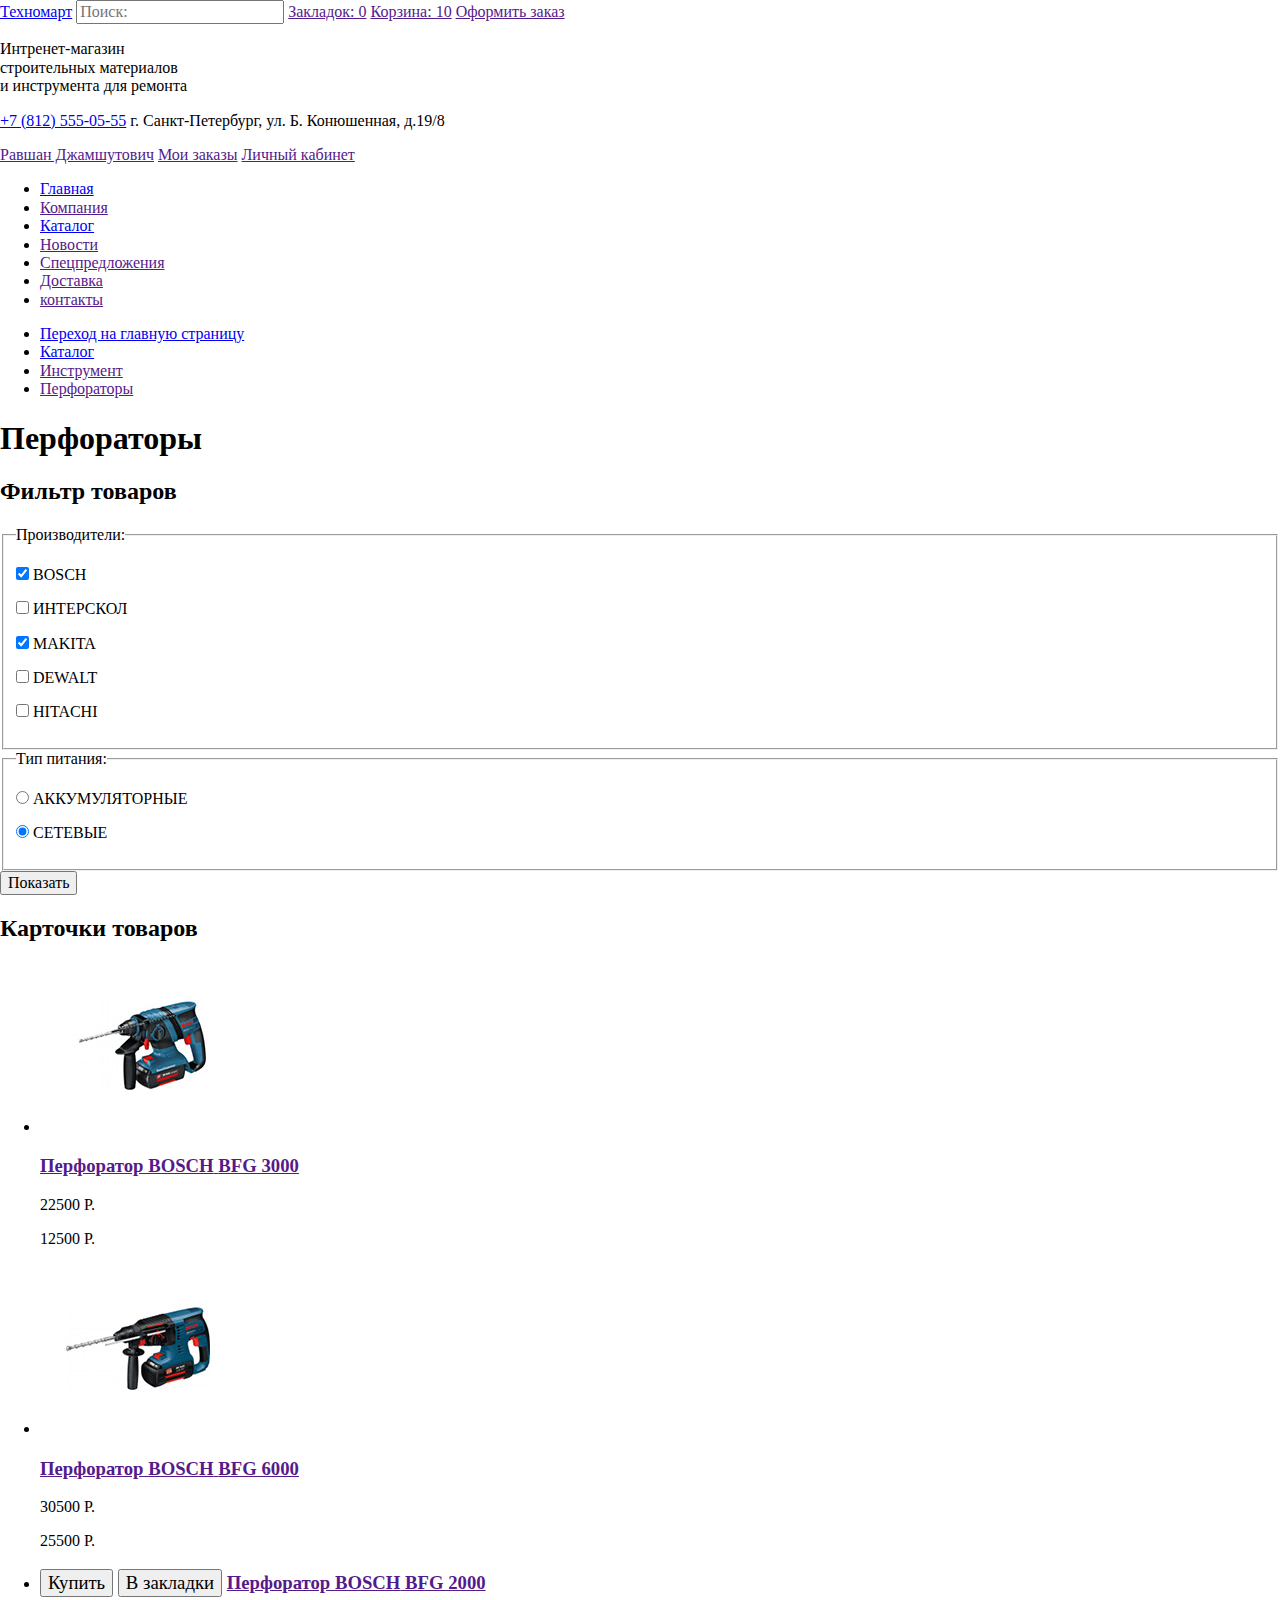
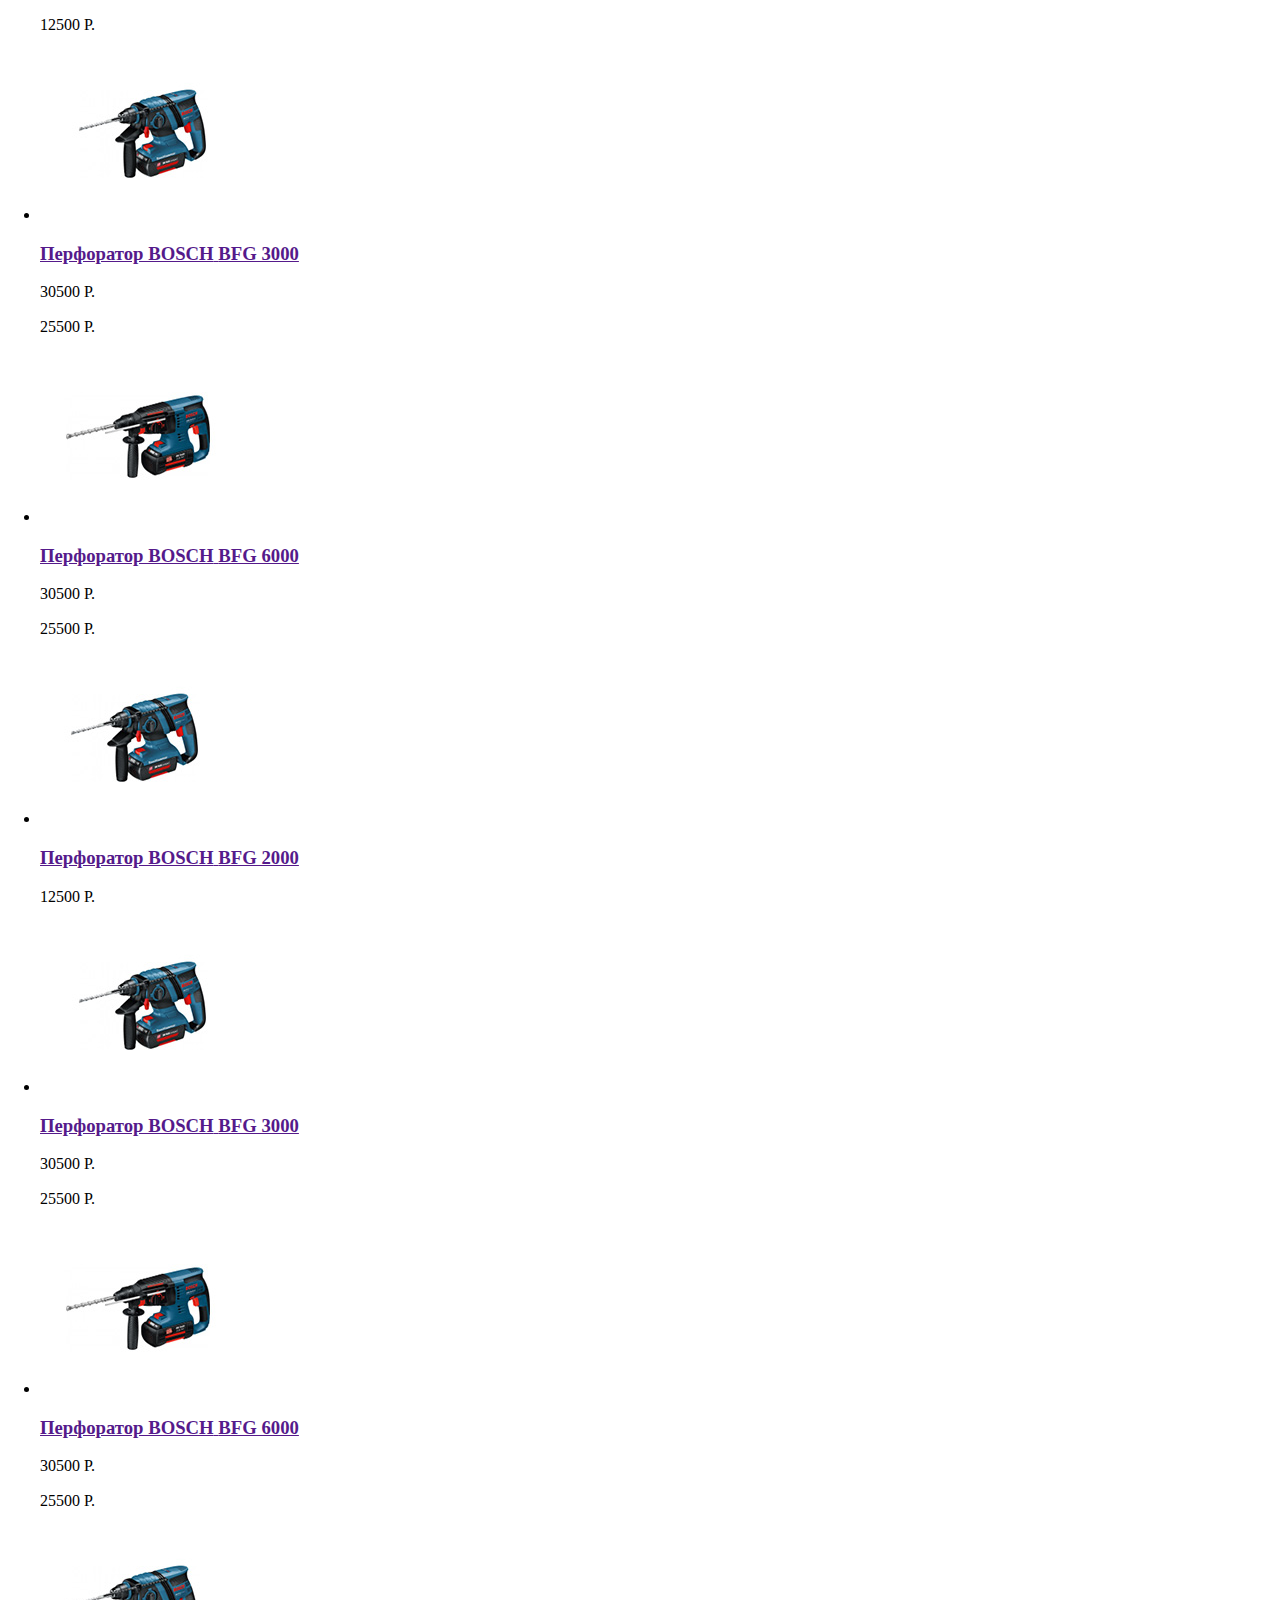
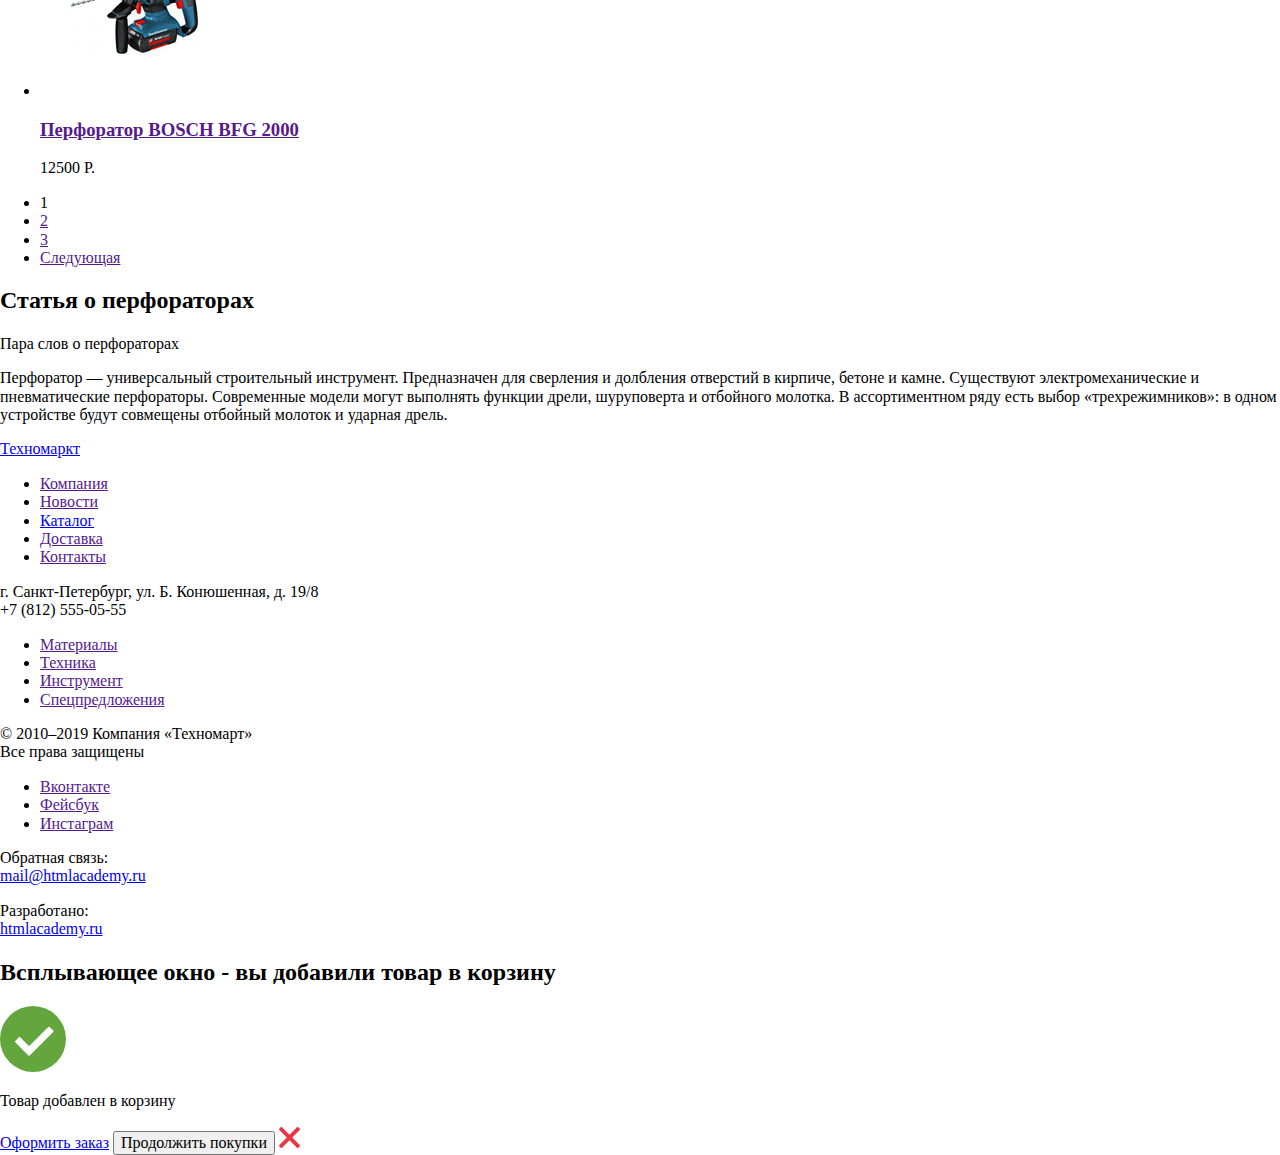
==== catalog.html @ 492685a0 "Добавляет модальные окна и формы" ====
<!DOCTYPE html>
<html lang="ru">

<head>
  <meta charset="utf-8">
  <title>HTML Academy: Техномарт</title>
  <link rel="stylesheet" href="css/normalize.css">
  <link rel="stylesheet" href="css/style.css">
</head>

<body>
  <!-- Заголовок -->
  <header>
    <div>
      <a href="index.html">Техномарт</a>
      <input type="search" placeholder="Поиск:">
      <a href="">Закладок: 0</a>
      <a href="">Корзина: 10</a>
      <a href="">Оформить заказ</a>
    </div>

    <div>
      <p>
        Интренет-магазин<br>
        строительных материалов<br>
        и инструмента для ремонта
      </p>
      <p>
        <a href="tel:+7(812)555-05-55">+7 (812) 555-05-55</a>
        г. Санкт-Петербург, ул. Б. Конюшенная, д.19/8
      </p>
      <a href="">Равшан Джамшутович</a>
      <a href="">Мои заказы</a>
      <a href="">Личный кабинет</a>
    </div>

    <nav>
      <ul>
        <li><a href="index.html">Главная</a></li>
        <li><a href="">Компания</a></li>
        <li><a href="catalog.html">Каталог</a></li>
        <li><a href="">Новости</a></li>
        <li><a href="">Спецпредложения</a></li>
        <li><a href="">Доставка</a></li>
        <li><a href="">контакты</a></li>
      </ul>
    </nav>
  </header>

  <!-- Основное содержимое -->
  <main>
    <!-- Хлебные крошки -->
    <section>
      <ul>
        <li><a href="index.html">Переход на главную страницу</a></li>
        <li><a href="catalog.html">Каталог</a></li>
        <li><a href="">Инструмент</a></li>
        <li><a href="">Перфораторы</a></li>
      </ul>
    </section>

    <section>
      <h1>Перфораторы</h1>

      <h2 class="visually-hidden">Фильтр товаров</h2>
      <form action="https://echo.htmlacademy.ru" method="GET">
        <fieldset>
          <legend>Производители:</legend>
          <p>
            <input type="checkbox" name="BOSCH" class="visually-hidden" id="filter-bosch" checked>
            <span class="checkbox-icon"></span>
            <label for="filter-bosch">BOSCH</label>
          </p>
          <p>
            <input type="checkbox" name="ИНТЕРСКОЛ" class="visually-hidden" id ="filter-interskol">
            <span class="checkbox-icon"></span>
            <label for="filter-interskol">ИНТЕРСКОЛ</label>
          </p>
          <p>
            <input type="checkbox" name="MAKITA" class="visually-hidden"  id="filter-makita" checked>
            <span class="checkbox-icon"></span>
            <label for="filter-makita">MAKITA</label>
          </p>
          <p>
            <input type="checkbox" name="DEWALT" class="visually-hidden" id ="filter-dewalt">
            <span class="checkbox-icon"></span>
            <label for="filter-dewalt">DEWALT</label>
          </p>
          <p>
            <input type="checkbox" name="HITACHI" class="visually-hidden" id="filter-hitachi">
            <span class="checkbox-icon"></span>
            <label for="filter-hitachi">HITACHI</label>
          </p>
        </fieldset>
        <fieldset>
          <legend>Тип питания:</legend>
          <p>
            <input type="radio" name="power" class="visually-hidden" value="battery-type" id="filter-battery">
            <span class="radio-icon"></span>
            <label for="filter-battery">АККУМУЛЯТОРНЫЕ</label>
          </p>
          <p>
            <input type="radio" name="power" class="visually-hidden" value="power0type" id="filter-power" checked>
            <span class="radio-icon"></span>
            <label for="filter-power">СЕТЕВЫЕ</label>
          </p>
        </fieldset>
        <button type="submit">Показать</button>
      </form>

      <!-- Блок с карточками товаров -->
      <h2 class="visually-hidden">Карточки товаров</h2>
      <ul>
        <li>
          <p><img src="img/bfg3000.jpg" alt="Перфоратор BOSCH BFG3000"></p>
          <h3>
            <a href="">
              <span>Перфоратор BOSCH</span>
              <span>BFG 3000</span>
            </a>
          </h3>
          <p>22500 Р.</p>
          <p>12500 Р.</p>

        </li>
        <li>
          <p><img src="img/bfg6000.jpg" alt="Перфоратор BOSCH BFG6000"></p>
          <h3>
            <a href="">
              <span>Перфоратор BOSCH</span>
              <span>BFG 6000</span>
            </a>
          </h3>
          <p>30500 Р.</p>
          <p>25500 Р.</p>
        </li>
        <li>
          <h3>
            <button type="button">Купить</button>
            <button type="button">В закладки</button>
            <a href="">
              <span>Перфоратор BOSCH</span>
              <span>BFG 2000</span>
            </a>
          </h3>
          <p>12500 Р.</p>

        </li>
        <li>
          <p><img src="img/bfg3000.jpg" alt="Перфоратор BOSCH BFG3000"></p>
          <h3>
            <a href="">
              <span>Перфоратор BOSCH</span>
              <span>BFG 3000</span>
            </a>
          </h3>
          <p>30500 Р.</p>
          <p>25500 Р.</p>
        </li>
        <li>
          <p><img src="img/bfg6000.jpg" alt="Перфоратор BOSCH BFG6000"></p>
          <h3>
            <a href="">
              <span>Перфоратор BOSCH</span>
              <span>BFG 6000</span>
            </a>
          </h3>
          <p>30500 Р.</p>
          <p>25500 Р.</p>
        </li>
        <li>
          <p><img src="img/bfg2000.jpg" alt="Перфоратор BOSCH BFG2000"></p>
          <h3>
            <a href="">
              <span>Перфоратор BOSCH</span>
              <span>BFG 2000</span>
            </a>
          </h3>
          <p>12500 Р.</p>
        </li>
        <li>
          <p><img src="img/bfg3000.jpg" alt="Перфоратор BOSCH BFG3000"></p>
          <h3>
            <a href="">
              <span>Перфоратор BOSCH</span>
              <span>BFG 3000</span>
            </a>
          </h3>
          <p>30500 Р.</p>
          <p>25500 Р.</p>
        </li>
        <li>
          <p><img src="img/bfg6000.jpg" alt="Перфоратор BOSCH BFG6000"></p>
          <h3>
            <a href="">
              <span>Перфоратор BOSCH</span>
              <span>BFG 6000</span>
            </a>
          </h3>
          <p>30500 Р.</p>
          <p>25500 Р.</p>
        </li>
        <li>
          <p><img src="img/bfg2000.jpg" alt="Перфоратор BOSCH BFG2000"></p>
          <h3>
            <a href="">
              <span>Перфоратор BOSCH</span>
              <span>BFG 2000</span>
            </a>
          </h3>
          <p>12500 Р.</p>
        </li>
      </ul>

      <!-- Пагинация -->
      <ul>
        <li><a>1</a></li>
        <li><a href="">2</a></li>
        <li><a href="">3</a></li>
        <li><a href="">Следующая</a></li>
      </ul>
    </section>

    <!-- Блок с инфой о перфораторах -->
    <article>
      <h2 visually-hidden>Статья о перфораторах</h2>
      <p>Пара слов о перфораторах</p>
      <p>Перфоратор — универсальный строительный инструмент. Предназначен для сверления и долбления отверстий в кирпиче,
        бетоне и камне.
        Существуют электромеханические и пневматические перфораторы. Современные модели могут выполнять функции дрели,
        шуруповерта и отбойного молотка. В ассортиментном ряду есть выбор «трехрежимников»: в одном устройстве будут
        совмещены отбойный молоток и ударная дрель.</p>
    </article>
  </main>

  <!-- Футер -->
  <footer>
    <div>
      <a href="index.html">Техномаркт</a>
      <ul>
        <li><a href="">Компания</a></li>
        <li><a href="">Новости</a></li>
        <li><a href="catalog.html">Каталог</a></li>
        <li><a href="">Доставка</a></li>
        <li><a href="">Контакты</a></li>
      </ul>
    </div>

    <div>
      <p>
        г. Санкт-Петербург, ул. Б. Конюшенная, д. 19/8 <br>
        +7 (812) 555-05-55
      </p>
      <ul>
        <li><a href="">Материалы</a></li>
        <li><a href="">Техника</a></li>
        <li><a href="">Инструмент</a></li>
        <li><a href="">Спецпредложения</a></li>
      </ul>
    </div>

    <div>
      <p>© 2010–2019 Компания «Техномарт» <br>
        Все права защищены
      </p>
      <ul>
        <li><a href="">Вконтакте</a></li>
        <li><a href="">Фейсбук</a></li>
        <li><a href="">Инстаграм</a></li>
      </ul>
      <p>
        Обратная связь: <br>
        <a href="mailto:mail@htmlacademy.ru">mail@htmlacademy.ru</a>
      </p>
      <p>
        Разработано: <br>
        <a href="https://htmlacademy.ru/intensive/htmlcss">htmlacademy.ru</a>
      </p>
    </div>
  </footer>

  <!-- размечаем pop-up после добавления товара в корзину -->
  <section>
    <h2 class="visually-hidden">Всплывающее окно - вы добавили товар в корзину</h2>
    <img src="img/modal-check.svg" alt="товар добавлен в корзину">
    <p>Товар добавлен в корзину</p>
    <a href="#">Оформить заказ</a>
    <button class="button">Продолжить покупки</button>
    <img src="img/modal-close.svg" alt="Закрыть окно">
  </section>
</body>

</html>
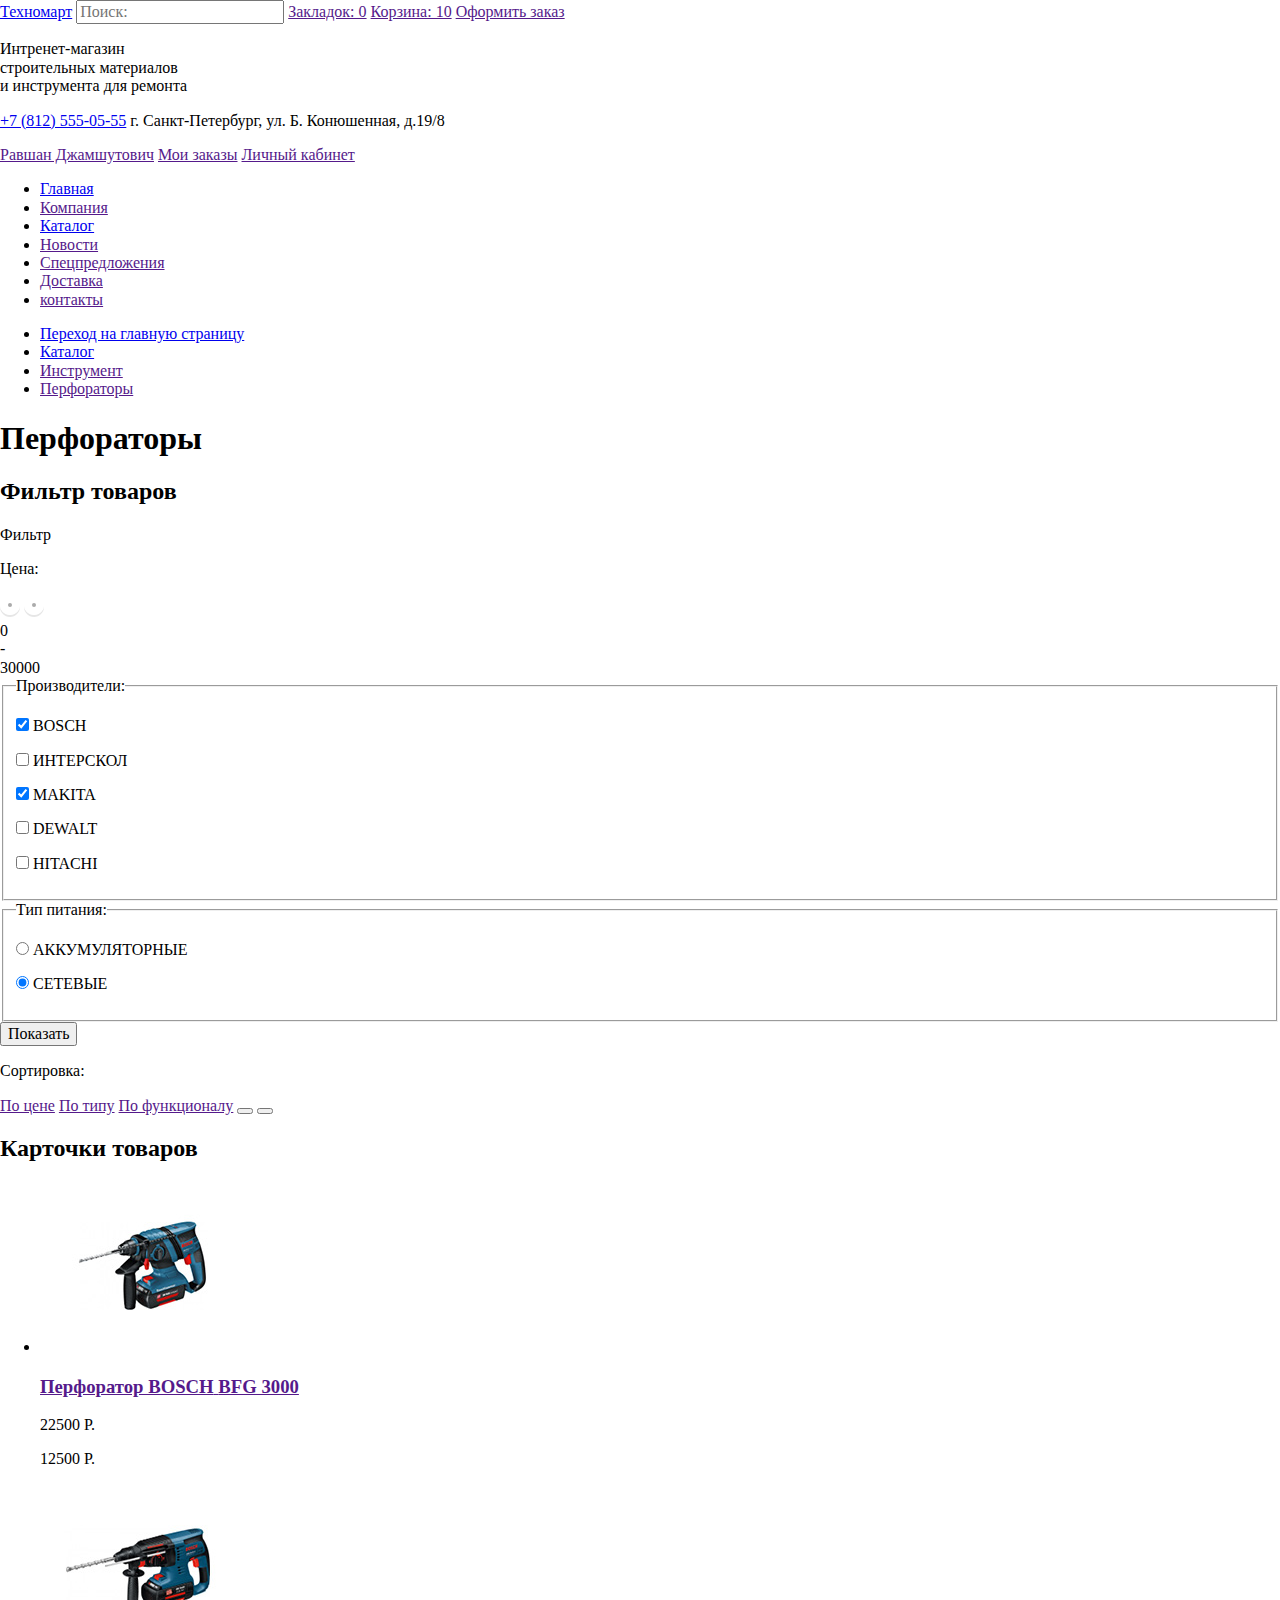
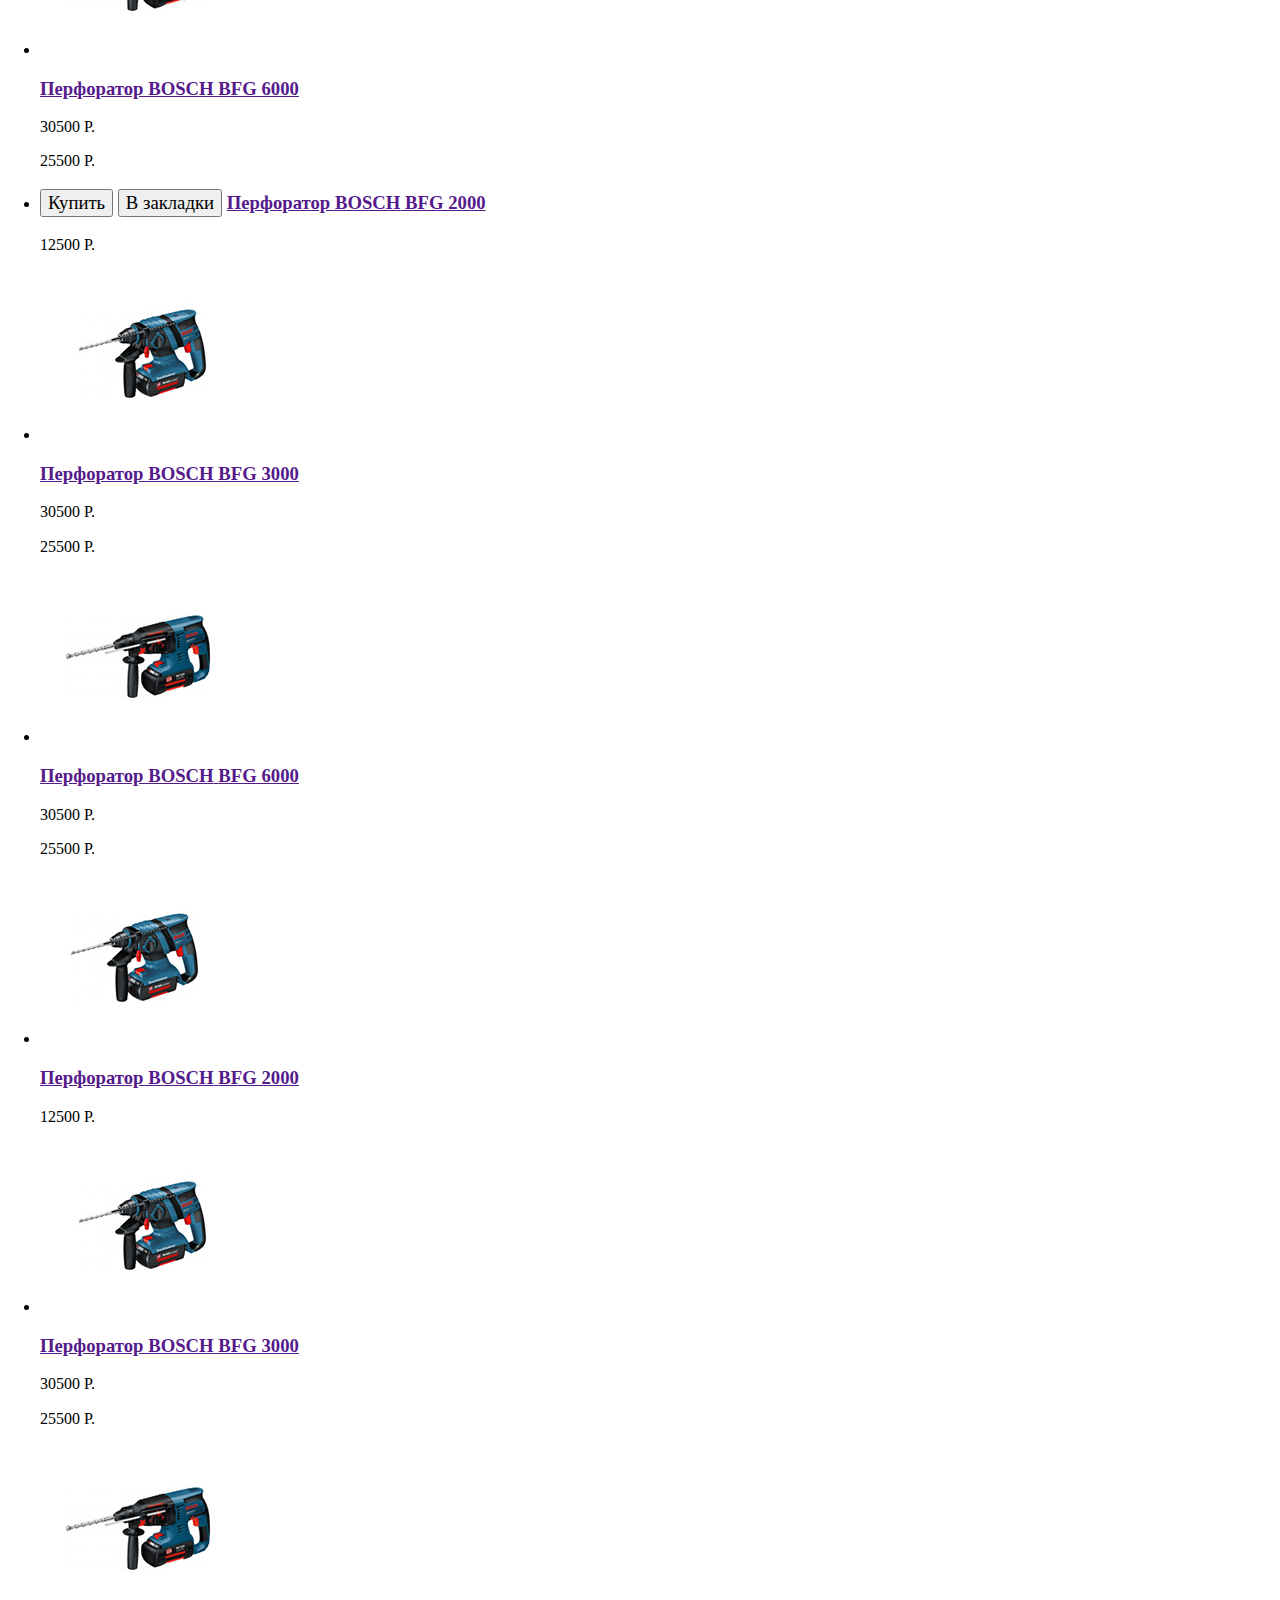
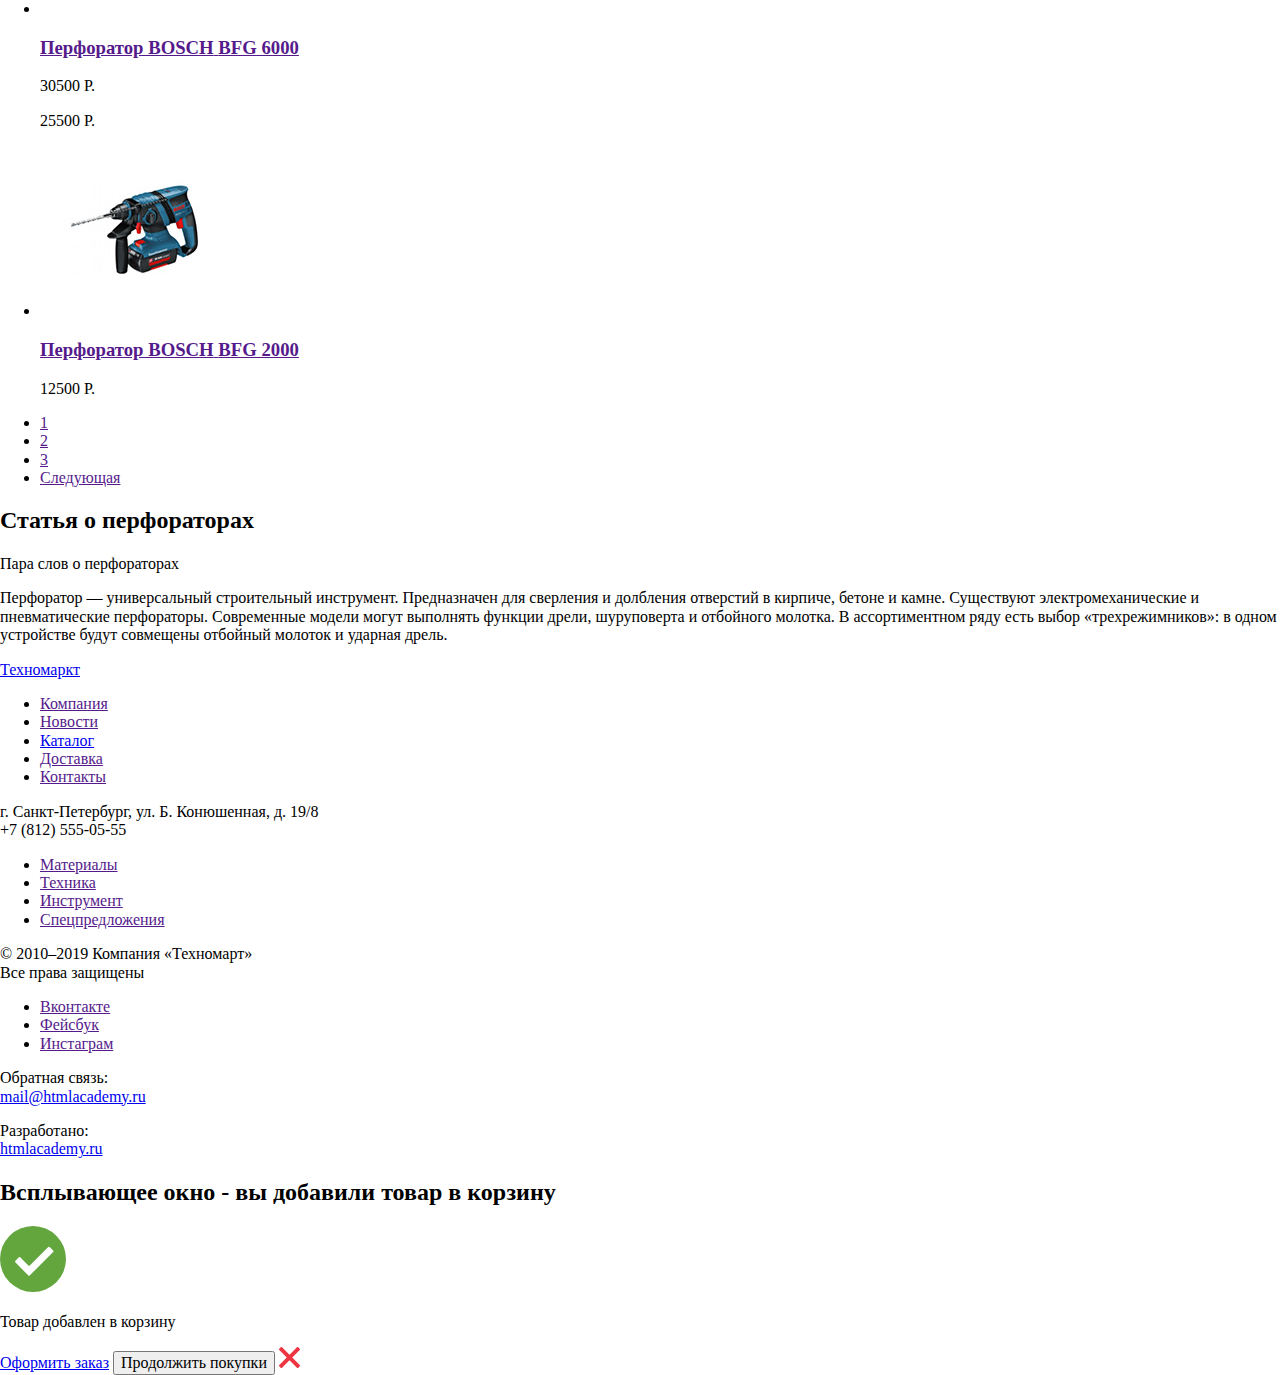
==== commit 28c41038: "Доделывает верстку" ====
--- a/catalog.html
+++ b/catalog.html
@@ -64,6 +64,23 @@
 
       <h2 class="visually-hidden">Фильтр товаров</h2>
       <form action="https://echo.htmlacademy.ru" method="GET">
+        <p>Фильтр</p>
+        <!-- делаем слайдер диапазона пока только визуально -->
+        <div>
+          <p>Цена:</p>
+          <div>
+            <div></div>
+            <span><img src="img/filter-button.svg" alt="Левая кнопка фильтра"></span>
+            <span><img src="img/filter-button.svg" alt="Правая кнопка фильтра"></span>
+          </div>
+          <div>
+            <span>0</span>
+          </div>
+          <span>-</span>
+          <div>
+            30000
+          </div>
+        </div>
         <fieldset>
           <legend>Производители:</legend>
           <p>
@@ -108,6 +125,16 @@
         <button type="submit">Показать</button>
       </form>
 
+
+      <!-- Блок с сортировкой -->
+      <section>
+        <p>Сортировка:</p>
+        <a href="">По цене</a>
+        <a href="">По типу</a>
+        <a href="">По функционалу</a>
+        <button type="button"></button>
+        <button type="button"></button>
+      </section>
       <!-- Блок с карточками товаров -->
       <h2 class="visually-hidden">Карточки товаров</h2>
       <ul>
@@ -214,7 +241,7 @@
 
       <!-- Пагинация -->
       <ul>
-        <li><a>1</a></li>
+        <li><a href="">1</a></li>
         <li><a href="">2</a></li>
         <li><a href="">3</a></li>
         <li><a href="">Следующая</a></li>
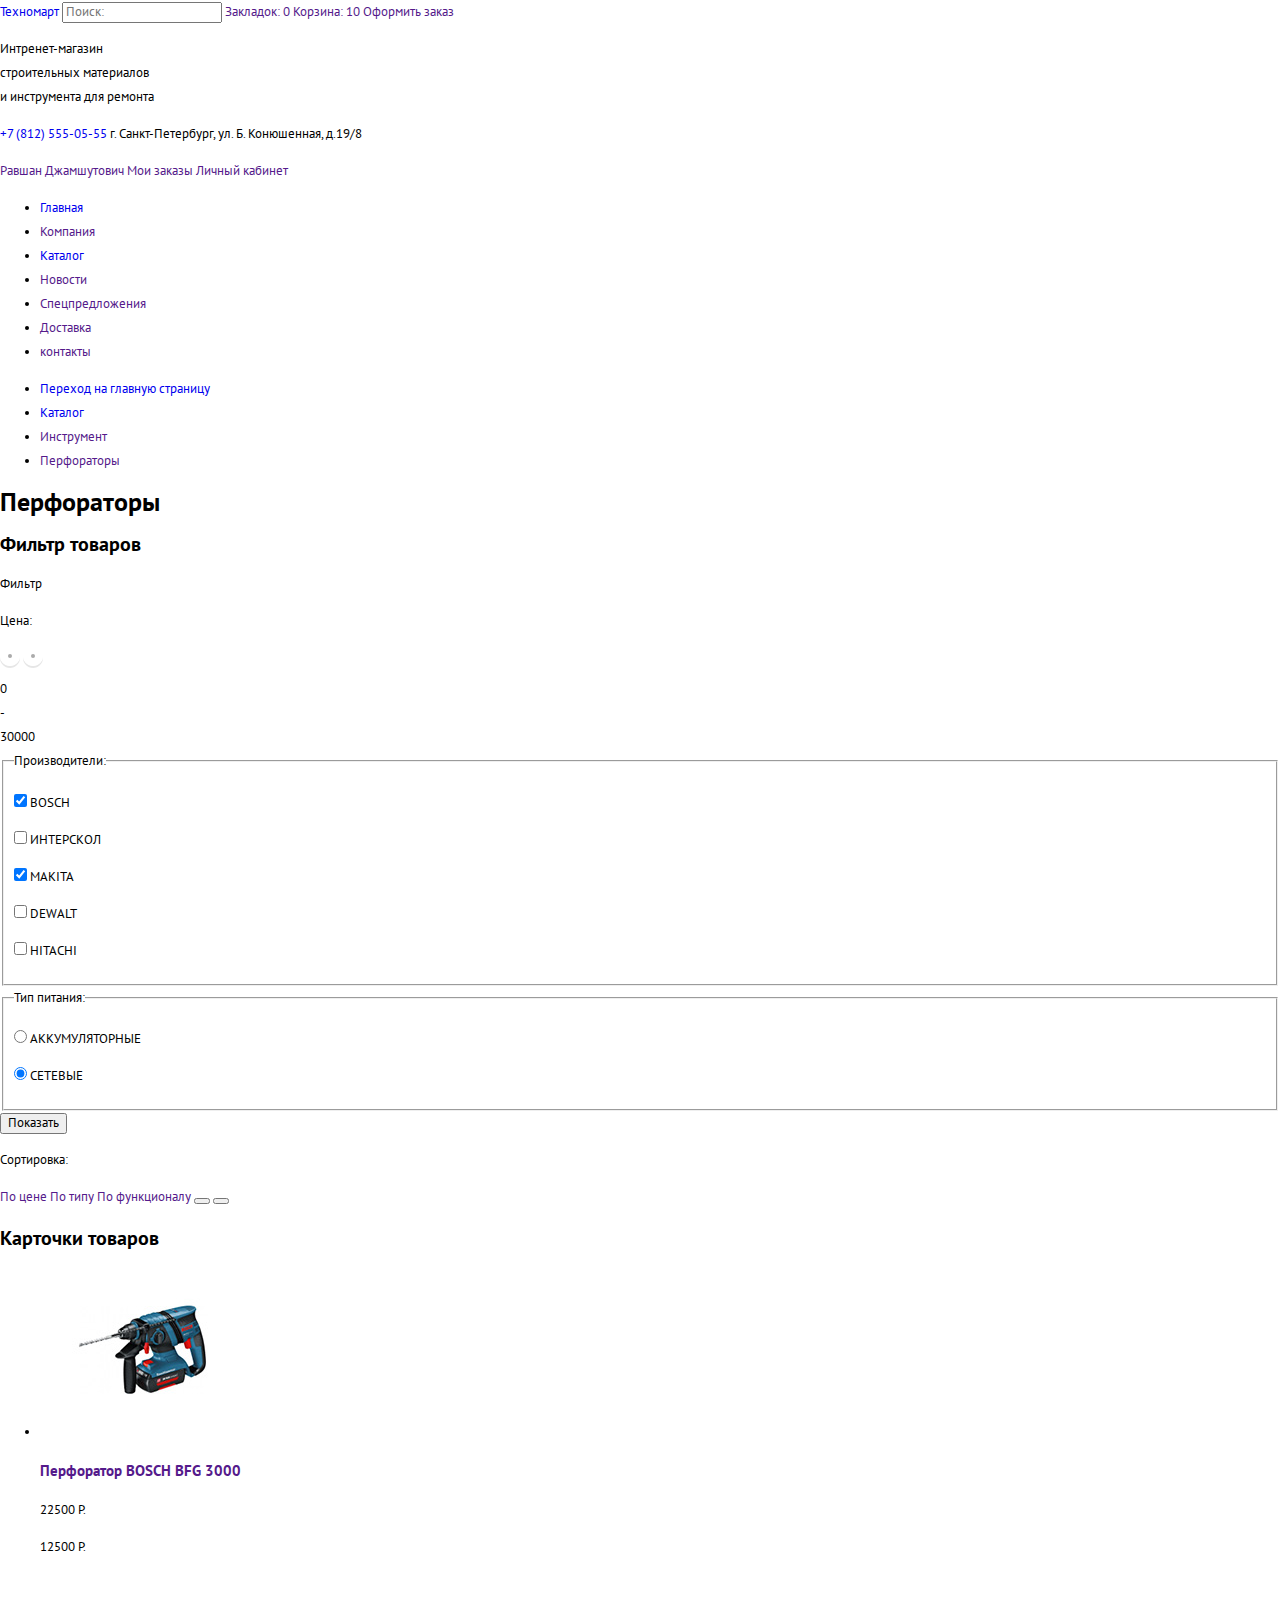
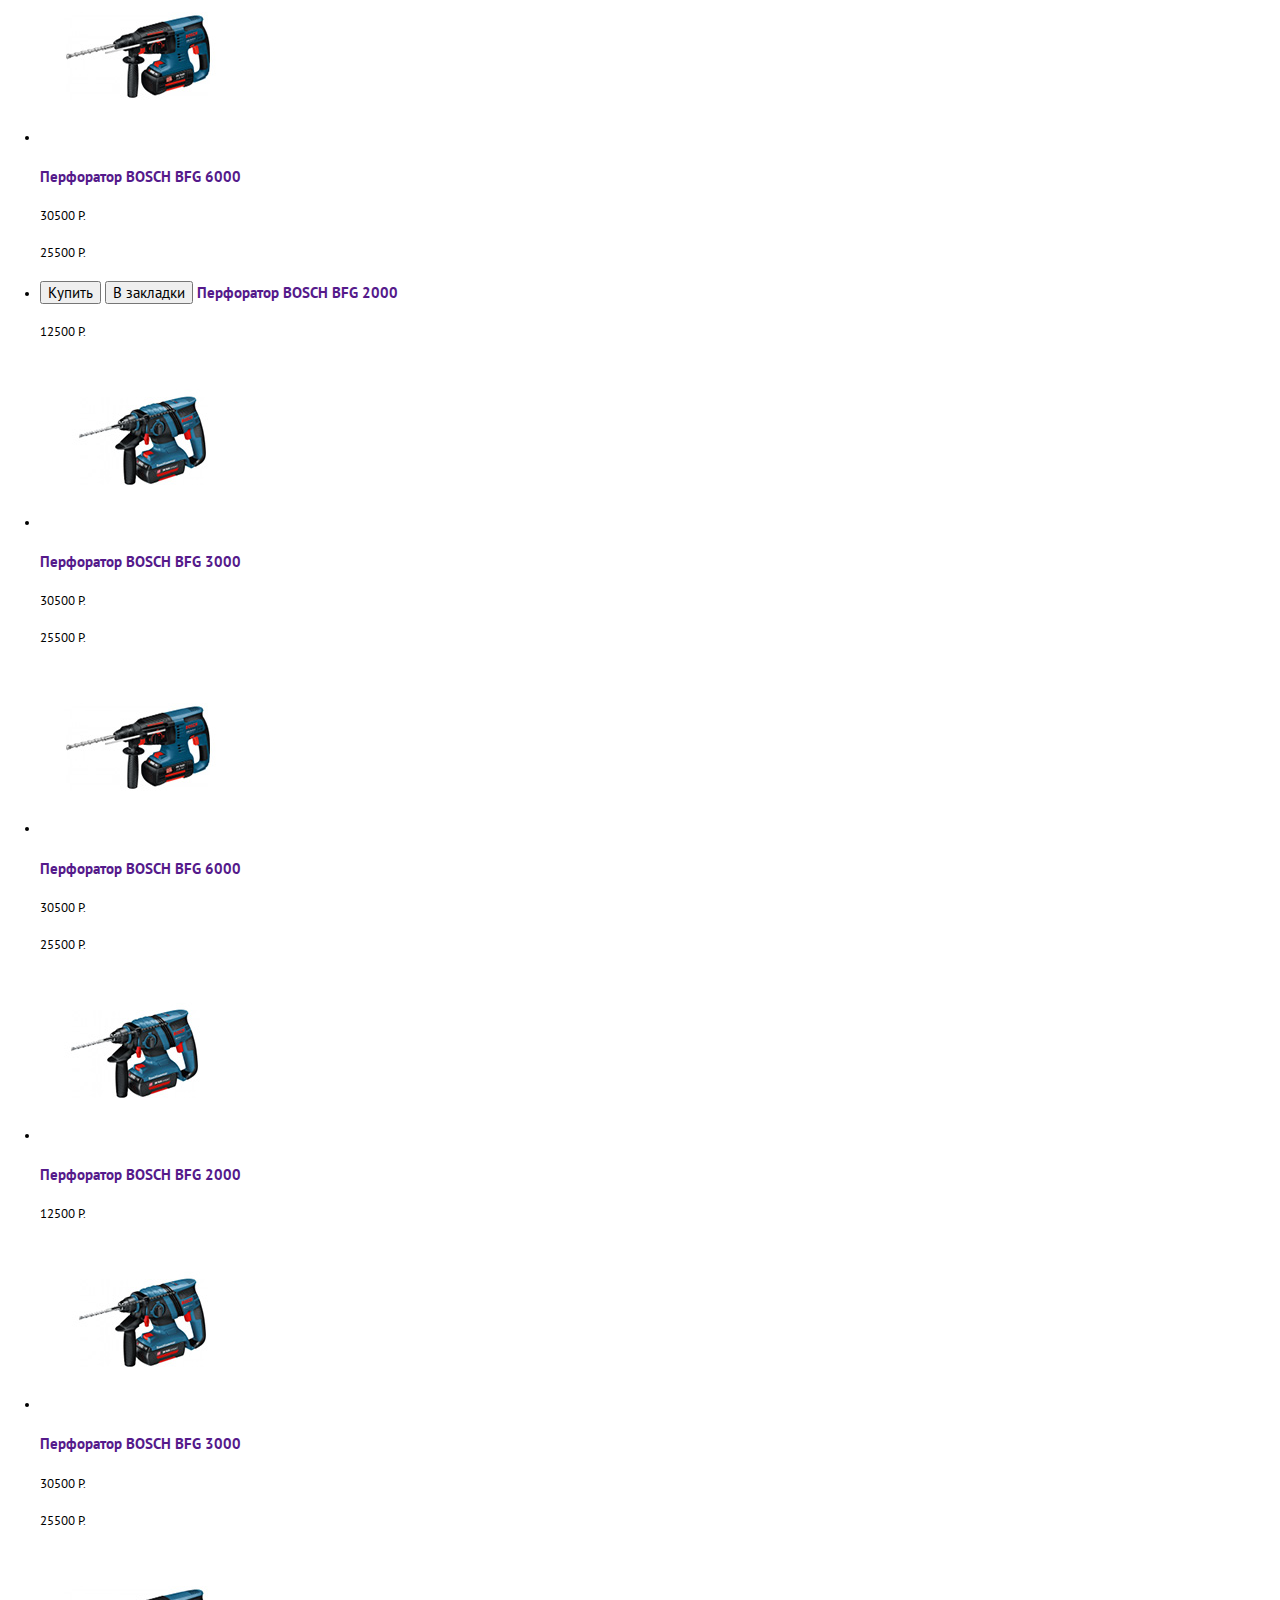
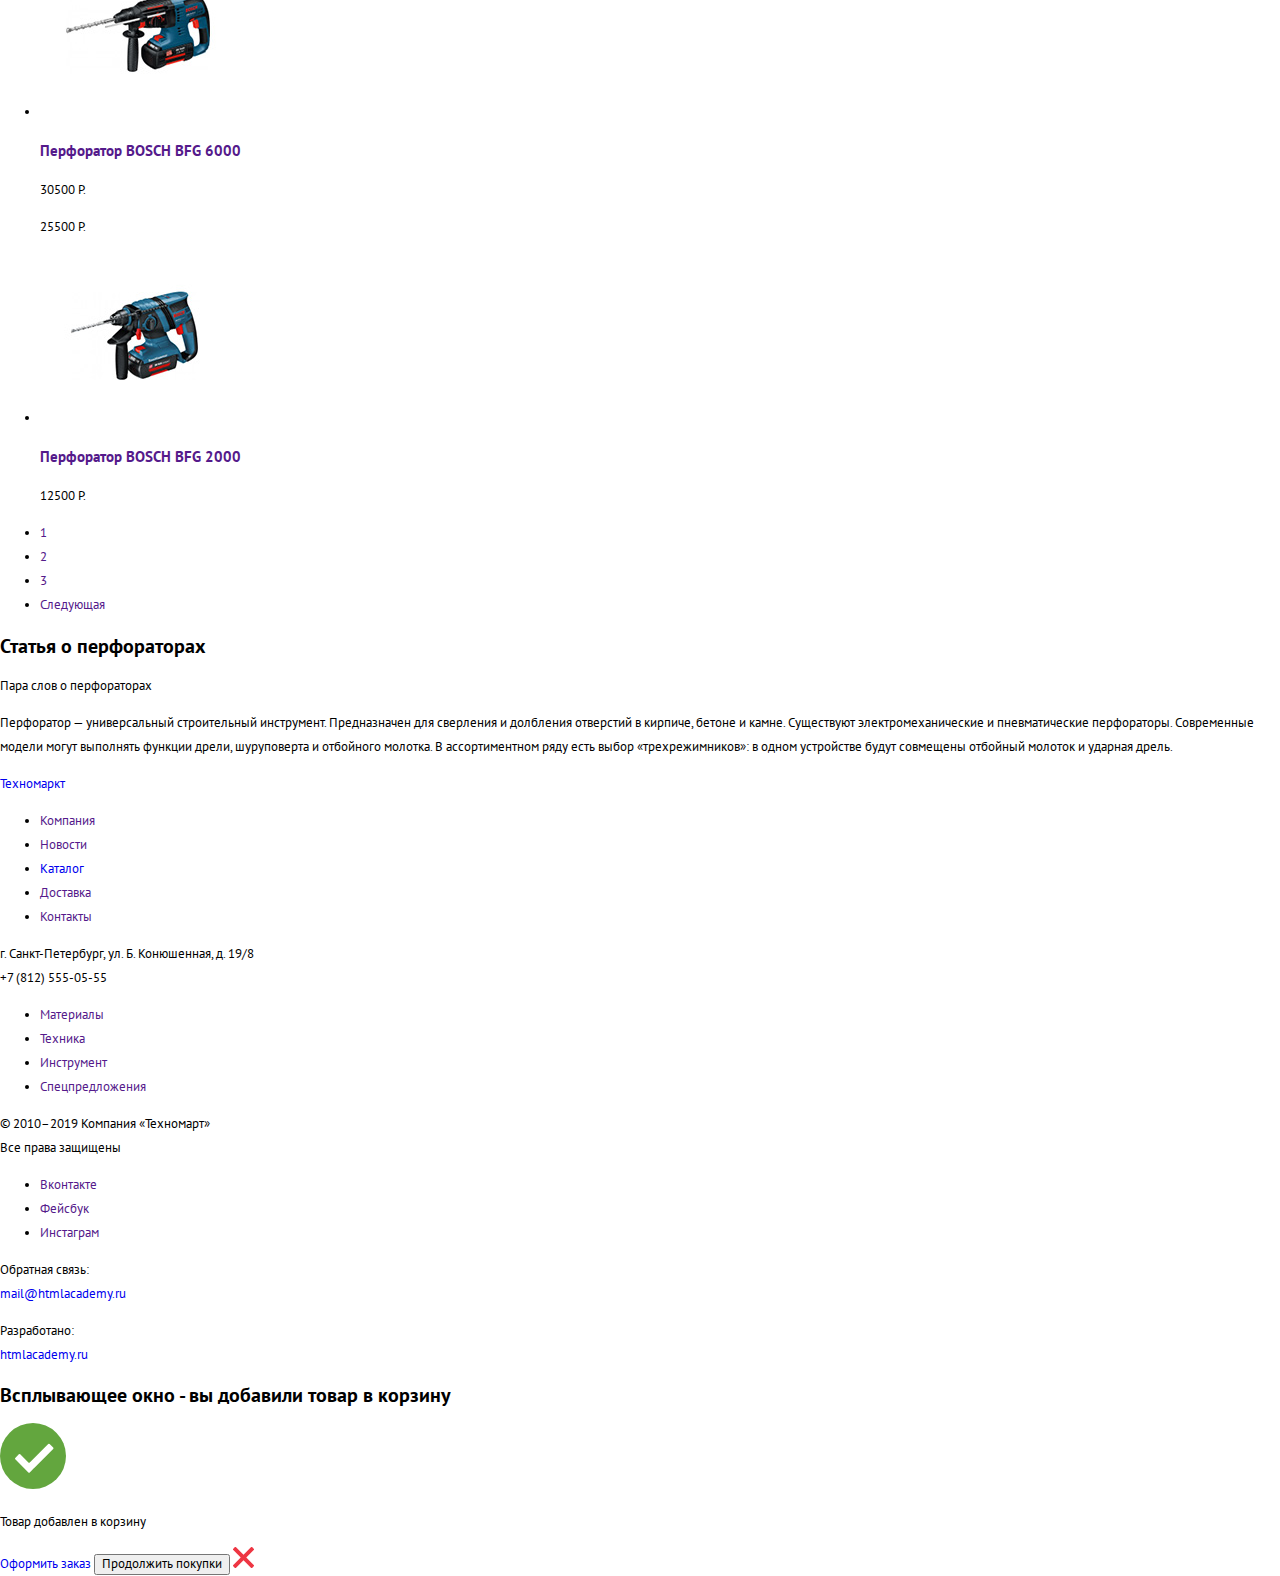
==== commit a3a748c2: "Начал CSS" ====
--- a/catalog.html
+++ b/catalog.html
@@ -4,6 +4,8 @@
 <head>
   <meta charset="utf-8">
   <title>HTML Academy: Техномарт</title>
+  <link href="https://fonts.googleapis.com/css?family=Cuprum:400,400i,700|PT+Sans:400,700&display=swap&subset=cyrillic"
+    rel="stylesheet">
   <link rel="stylesheet" href="css/normalize.css">
   <link rel="stylesheet" href="css/style.css">
 </head>
--- a/css/style.css
+++ b/css/style.css
@@ -0,0 +1,68 @@
+body {
+  margin: 0;
+  padding: 0;
+
+  font-family: "PT Sans", "Arial", sans-serif;
+  font-size: 13px;
+  line-height: 24px;
+  font-weight: 400;
+  color: #000000;
+
+  background-color: #ffffff;
+}
+
+a {
+  text-decoration: none;
+}
+
+.container {
+  width: 940px;
+  margin: 0 auto;
+}
+
+
+/* header */
+.main-header {
+  font-family: "Cuprum", sans-serif;
+  font-size: 17px;
+  background-color: #f4f7f9;
+}
+
+.header-top {
+  display: flex;
+  background-color: #293449;
+}
+
+.main-header a {
+  color: #ffffff;
+}
+
+.logo {
+  width: 220px;
+  height: 47px;
+  background-color: #ee3643;
+  box-shadow: inset 0px -5px 0 0 rgba(0, 0, 0, 0.24);
+}
+
+.order {
+  padding: 14px 22px 13px 20px;
+  background-color: #63a63e;
+}
+
+.about p {
+  font-style: italic;
+  font-size: 16px;
+  line-height: 27px;
+  color: #ee3643
+}
+
+.phone {
+  width: 270px;
+  height: 45px;
+  border: solid 3px #ffffff;
+}
+
+.phone p {
+  font-size: 21px;
+  color: #ee3643;
+}
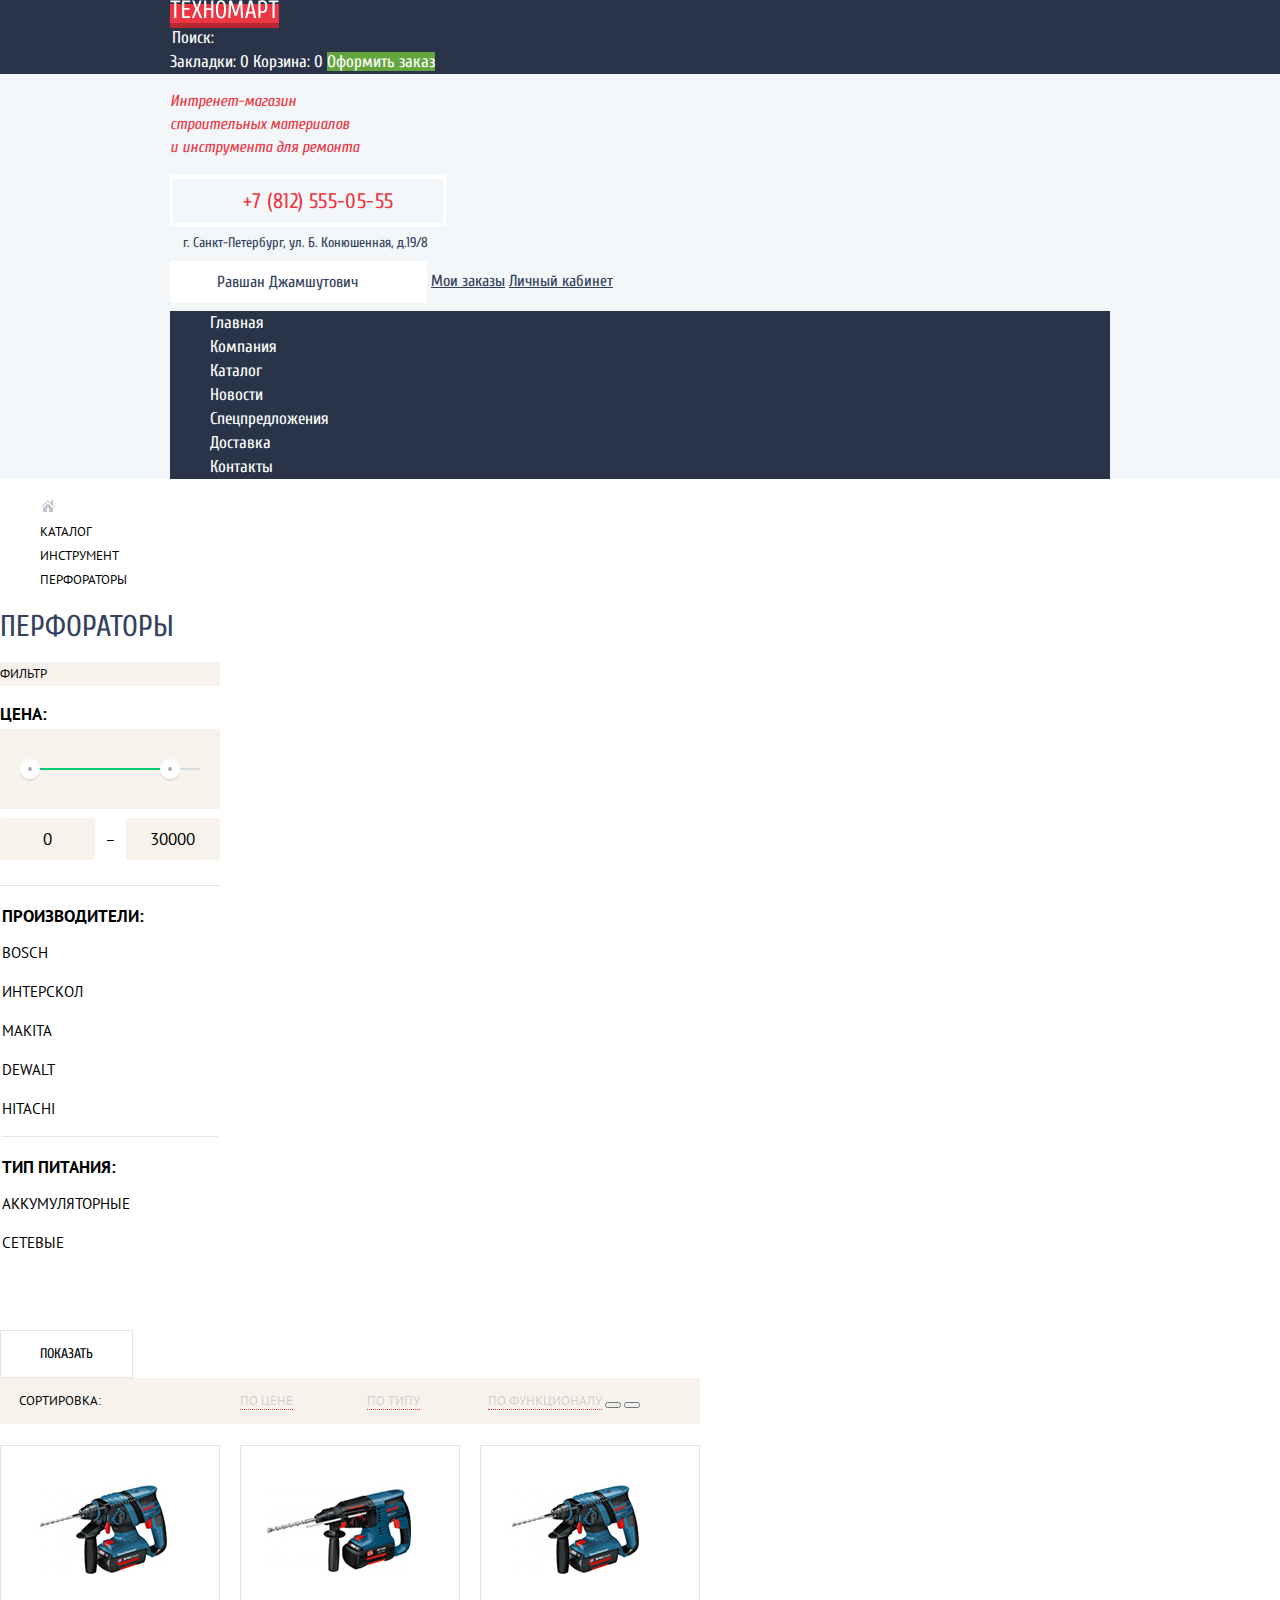
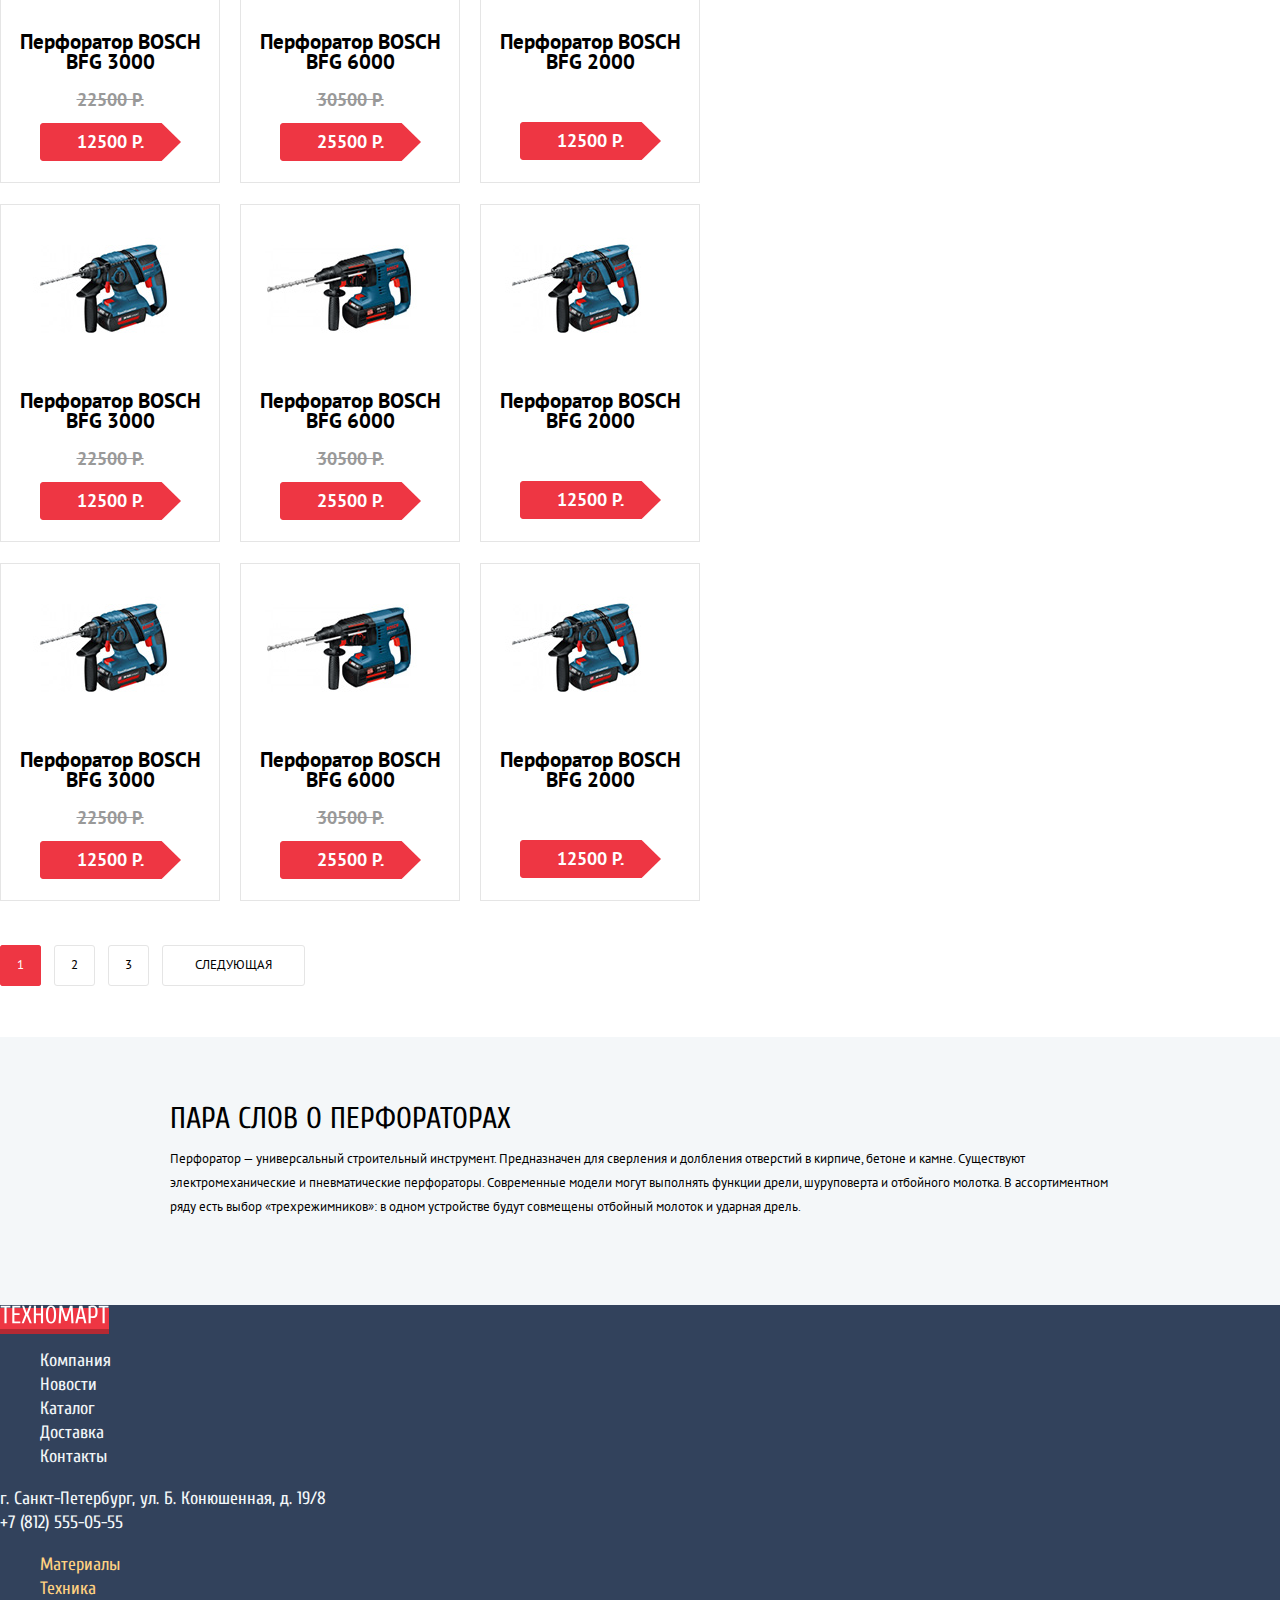
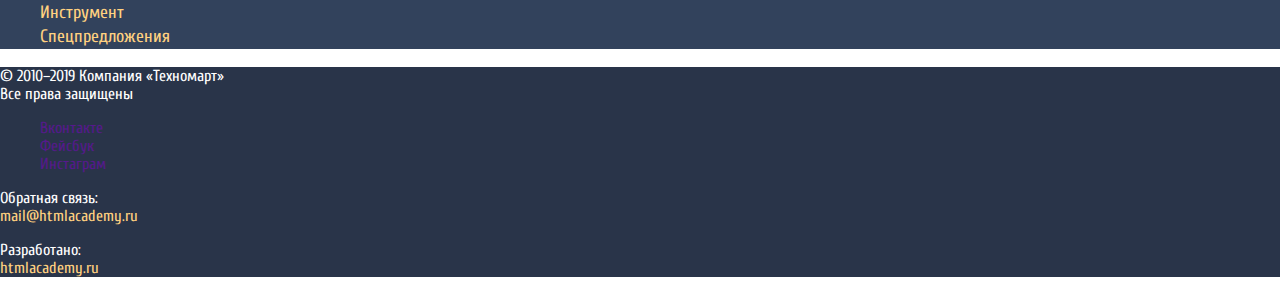
==== commit 42765278: "заканчивает базовую стилизацию" ====
--- a/catalog.html
+++ b/catalog.html
@@ -12,79 +12,100 @@
 
 <body>
   <!-- Заголовок -->
-  <header>
-    <div>
-      <a href="index.html">Техномарт</a>
-      <input type="search" placeholder="Поиск:">
-      <a href="">Закладок: 0</a>
-      <a href="">Корзина: 10</a>
-      <a href="">Оформить заказ</a>
-    </div>
-
-    <div>
-      <p>
-        Интренет-магазин<br>
-        строительных материалов<br>
-        и инструмента для ремонта
-      </p>
-      <p>
-        <a href="tel:+7(812)555-05-55">+7 (812) 555-05-55</a>
-        г. Санкт-Петербург, ул. Б. Конюшенная, д.19/8
-      </p>
-      <a href="">Равшан Джамшутович</a>
-      <a href="">Мои заказы</a>
-      <a href="">Личный кабинет</a>
-    </div>
-
-    <nav>
-      <ul>
-        <li><a href="index.html">Главная</a></li>
-        <li><a href="">Компания</a></li>
-        <li><a href="catalog.html">Каталог</a></li>
-        <li><a href="">Новости</a></li>
-        <li><a href="">Спецпредложения</a></li>
-        <li><a href="">Доставка</a></li>
-        <li><a href="">контакты</a></li>
-      </ul>
-    </nav>
+  <header class="main-header">
+    <div class="main-nav-wrapper">
+      <div class="container">
+        <a class="logo" href="index.html"><img src="img/logo-name.svg" width="109px" height="19px"
+            alt="Логотип интернет-магазина Техномаркт"></a>
+        <div class="search">
+          <form action="#" method="GET">
+            <input type="search" name="search" placeholder="Поиск:">
+          </form>
+        </div>
+        <a class="bookmark" href="">Закладки: 0</a>
+        <a class="cart" href="">Корзина: 0</a>
+        <a class="order" href="">Оформить заказ</a>
+      </div>
+    </div>
+
+    <div class="container">
+      <div class="header-bottom">
+        <div class="about">
+          <p>
+            Интренет-магазин<br>
+            строительных материалов<br>
+            и инструмента для ремонта
+          </p>
+        </div>
+        <div class="info">
+          <div class="phone">
+            <p>+7 (812) 555-05-55</p>
+          </div>
+          <div class="address">
+            <p>г. Санкт-Петербург, ул. Б. Конюшенная, д.19/8</p>
+          </div>
+        </div>
+        <div class="login">
+          <a class="btn name" href="">Равшан Джамшутович</a>
+          <a  class="name-options" href="">Мои заказы</a>
+          <a  class="name-options" href="">Личный кабинет</a>
+        </div>
+
+        <nav class="main-nav">
+          <ul>
+            <li><a href="index.html">Главная</a></li>
+            <li><a href="">Компания</a></li>
+            <li><a href="catalog.html">Каталог</a></li>
+            <li><a href="">Новости</a></li>
+            <li><a href="">Спецпредложения</a></li>
+            <li><a href="">Доставка</a></li>
+            <li><a href="">Контакты</a></li>
+          </ul>
+        </nav>
+      </div>
+    </div>
   </header>
 
   <!-- Основное содержимое -->
   <main>
     <!-- Хлебные крошки -->
-    <section>
+    <section class="breadcrumbs">
       <ul>
-        <li><a href="index.html">Переход на главную страницу</a></li>
+        <li><a href="index.html"><img src="img/icon-home.svg" alt=""></a></li>
         <li><a href="catalog.html">Каталог</a></li>
         <li><a href="">Инструмент</a></li>
         <li><a href="">Перфораторы</a></li>
       </ul>
     </section>
 
-    <section>
+    <section class="catalog">
       <h1>Перфораторы</h1>
 
       <h2 class="visually-hidden">Фильтр товаров</h2>
       <form action="https://echo.htmlacademy.ru" method="GET">
         <p>Фильтр</p>
         <!-- делаем слайдер диапазона пока только визуально -->
-        <div>
-          <p>Цена:</p>
-          <div>
-            <div></div>
-            <span><img src="img/filter-button.svg" alt="Левая кнопка фильтра"></span>
-            <span><img src="img/filter-button.svg" alt="Правая кнопка фильтра"></span>
-          </div>
-          <div>
-            <span>0</span>
-          </div>
-          <span>-</span>
-          <div>
-            30000
-          </div>
-        </div>
-        <fieldset>
-          <legend>Производители:</legend>
+        <div class="range-filter">
+          <span class="form-headline">Цена:</span>
+          <div class="range-control">
+            <div class="bar-background">
+              <div class="bar"></div>
+            </div>
+            <span class="toggle toggle-start"><img src="img/filter-button.svg" alt="Левая кнопка фильтра"></span>
+            <span class="toggle toggle-end"><img src="img/filter-button.svg" alt="Правая кнопка фильтра"></span>
+          </div>
+          <div class="price-range">
+            <div class="price-start">
+              <span>0</span>
+            </div>
+            <span>–</span>
+            <div class="price-end">
+              30000
+            </div>
+          </div>
+        </div>
+        <fieldset class="manufacturers">
+          <legend class="form-headline">Производители:</legend>
           <p>
             <input type="checkbox" name="BOSCH" class="visually-hidden" id="filter-bosch" checked>
             <span class="checkbox-icon"></span>
@@ -111,205 +132,261 @@
             <label for="filter-hitachi">HITACHI</label>
           </p>
         </fieldset>
-        <fieldset>
-          <legend>Тип питания:</legend>
+        <fieldset class="power">
+          <legend class="form-headline">Тип питания:</legend>
           <p>
             <input type="radio" name="power" class="visually-hidden" value="battery-type" id="filter-battery">
             <span class="radio-icon"></span>
             <label for="filter-battery">АККУМУЛЯТОРНЫЕ</label>
           </p>
           <p>
-            <input type="radio" name="power" class="visually-hidden" value="power0type" id="filter-power" checked>
+            <input type="radio" name="power" class="visually-hidden" value="power-type" id="filter-power" checked>
             <span class="radio-icon"></span>
             <label for="filter-power">СЕТЕВЫЕ</label>
           </p>
         </fieldset>
-        <button type="submit">Показать</button>
+        <button class="btn show" type="submit">Показать</button>
       </form>
 
 
       <!-- Блок с сортировкой -->
-      <section>
-        <p>Сортировка:</p>
-        <a href="">По цене</a>
-        <a href="">По типу</a>
-        <a href="">По функционалу</a>
-        <button type="button"></button>
-        <button type="button"></button>
+      <section class="catalog-items">
+        <div class="sorting-wrap">
+          <div class="sorting">
+            <p>Сортировка:</p>
+          </div>
+          <div class="sorting-type">
+            <a class="by-price" href="">По цене</a>
+            <a class="by-type" href="">По типу</a>
+            <a class="by-functional" href="">По функционалу</a>
+            <button type="button"></button>
+            <button type="button"></button>
+          </div>
+        </div>
+        <!-- Блок с карточками товаров -->
+        <h2 class="visually-hidden">Карточки товаров</h2>
+        <ul class="grid-items">
+          <li class="catalog-item">
+            <div class="pay-buttons">
+              <a href="" class="btn buy-btn">Купить</a>
+              <a href="" class="btn bookmark-btn">В закладки</a>
+            </div>
+            <p><img src="img/bfg3000.jpg" alt="Перфоратор BOSCH BFG3000"></p>
+            <h3>
+              <a class="item-name" href="">
+                Перфоратор BOSCH BFG 3000
+              </a>
+            </h3>
+            <span class="old-price">22500 Р.</span>
+            <div class="red-price">
+              <span>12500 Р.</span>
+            </div>
+          </li>
+          <li class="catalog-item">
+            <div class="pay-buttons">
+              <a href="" class="btn buy-btn">Купить</a>
+              <a href="" class="btn bookmark-btn">В закладки</a>
+            </div>
+            <p><img src="img/bfg6000.jpg" alt="Перфоратор BOSCH BFG6000"></p>
+            <h3>
+              <a class="item-name" href="">
+                Перфоратор BOSCH BFG 6000
+              </a>
+            </h3>
+            <span class="old-price">30500 Р.</span>
+            <div class="red-price">
+              <span>25500 Р.</span>
+            </div>
+          </li>
+          <li class="catalog-item only-red">
+            <div class="pay-buttons">
+              <a href="" class="btn buy-btn">Купить</a>
+              <a href="" class="btn bookmark-btn">В закладки</a>
+            </div>
+            <p><img src="img/bfg2000.jpg" alt="Перфоратор BOSCH BFG2000"></p>
+            <h3>
+              <a class="item-name" href="">
+                Перфоратор BOSCH BFG 2000
+              </a>
+            </h3>
+            <div class="red-price">
+              <span>12500 Р.</span>
+            </div>
+          </li>
+          <li class="catalog-item">
+            <div class="pay-buttons">
+              <a href="" class="btn buy-btn">Купить</a>
+              <a href="" class="btn bookmark-btn">В закладки</a>
+            </div>
+            <p><img src="img/bfg3000.jpg" alt="Перфоратор BOSCH BFG3000"></ p>
+            <h3>
+              <a class="item-name" href="">
+                Перфоратор BOSCH BFG 3000
+              </a>
+            </h3>
+            <span class="old-price">22500 Р.</span>
+            <div class="red-price">
+              <span>12500 Р.</span>
+            </div>
+          </li>
+          <li class="catalog-item">
+            <div class="pay-buttons">
+              <a href="" class="btn buy-btn">Купить</a>
+              <a href="" class="btn bookmark-btn">В закладки</a>
+            </div>
+            <p><img src="img/bfg6000.jpg" alt="Перфоратор BOSCH BFG6000"></ p>
+            <h3>
+              <a class="item-name" href="">
+                Перфоратор BOSCH BFG 6000
+              </a>
+            </h3>
+            <span class="old-price">30500 Р.</span>
+            <div class="red-price">
+              <span>25500 Р.</span>
+            </div>
+          </li>
+          <li class="catalog-item only-red">
+            <div class="pay-buttons">
+              <a href="" class="btn buy-btn">Купить</a>
+              <a href="" class="btn bookmark-btn">В закладки</a>
+            </div>
+            <p><img src="img/bfg2000.jpg" alt="Перфоратор BOSCH BFG2000"></p>
+            <h3>
+              <a class="item-name" href="">
+                Перфоратор BOSCH BFG 2000
+              </a>
+            </h3>
+            <div class="red-price">
+              <span>12500 Р.</span>
+            </div>
+          </li>
+          <li class="catalog-item">
+            <div class="pay-buttons">
+              <a href="" class="btn buy-btn">Купить</a>
+              <a href="" class="btn bookmark-btn">В закладки</a>
+            </div>
+            <p><img src="img/bfg3000.jpg" alt="Перфоратор BOSCH BFG3000"></ p>
+            <h3>
+              <a class="item-name" href="">
+                Перфоратор BOSCH BFG 3000
+              </a>
+            </h3>
+            <span class="old-price">22500 Р.</span>
+            <div class="red-price">
+              <span>12500 Р.</span>
+            </div>
+          </li>
+          <li class="catalog-item">
+            <div class="pay-buttons">
+              <a href="" class="btn buy-btn">Купить</a>
+              <a href="" class="btn bookmark-btn">В закладки</a>
+            </div>
+            <p><img src="img/bfg6000.jpg" alt="Перфоратор BOSCH BFG6000"></ p>
+            <h3>
+              <a class="item-name" href="">
+                Перфоратор BOSCH BFG 6000
+              </a>
+            </h3>
+            <span class="old-price">30500 Р.</span>
+            <div class="red-price">
+              <span>25500 Р.</span>
+            </div>
+          </li>
+          <li class="catalog-item only-red">
+            <div class="pay-buttons">
+              <a href="" class="btn buy-btn">Купить</a>
+              <a href="" class="btn bookmark-btn">В закладки</a>
+            </div>
+            <p><img src="img/bfg2000.jpg" alt="Перфоратор BOSCH BFG2000"></ p>
+            <h3>
+              <a class="item-name" href="">
+                Перфоратор BOSCH BFG 2000
+              </a>
+            </h3>
+            <div class="red-price">
+              <span>12500 Р.</span>
+            </div>
+          </li>
+        </ul>
       </section>
-      <!-- Блок с карточками товаров -->
-      <h2 class="visually-hidden">Карточки товаров</h2>
-      <ul>
-        <li>
-          <p><img src="img/bfg3000.jpg" alt="Перфоратор BOSCH BFG3000"></p>
-          <h3>
-            <a href="">
-              <span>Перфоратор BOSCH</span>
-              <span>BFG 3000</span>
-            </a>
-          </h3>
-          <p>22500 Р.</p>
-          <p>12500 Р.</p>
-
-        </li>
-        <li>
-          <p><img src="img/bfg6000.jpg" alt="Перфоратор BOSCH BFG6000"></p>
-          <h3>
-            <a href="">
-              <span>Перфоратор BOSCH</span>
-              <span>BFG 6000</span>
-            </a>
-          </h3>
-          <p>30500 Р.</p>
-          <p>25500 Р.</p>
-        </li>
-        <li>
-          <h3>
-            <button type="button">Купить</button>
-            <button type="button">В закладки</button>
-            <a href="">
-              <span>Перфоратор BOSCH</span>
-              <span>BFG 2000</span>
-            </a>
-          </h3>
-          <p>12500 Р.</p>
-
-        </li>
-        <li>
-          <p><img src="img/bfg3000.jpg" alt="Перфоратор BOSCH BFG3000"></p>
-          <h3>
-            <a href="">
-              <span>Перфоратор BOSCH</span>
-              <span>BFG 3000</span>
-            </a>
-          </h3>
-          <p>30500 Р.</p>
-          <p>25500 Р.</p>
-        </li>
-        <li>
-          <p><img src="img/bfg6000.jpg" alt="Перфоратор BOSCH BFG6000"></p>
-          <h3>
-            <a href="">
-              <span>Перфоратор BOSCH</span>
-              <span>BFG 6000</span>
-            </a>
-          </h3>
-          <p>30500 Р.</p>
-          <p>25500 Р.</p>
-        </li>
-        <li>
-          <p><img src="img/bfg2000.jpg" alt="Перфоратор BOSCH BFG2000"></p>
-          <h3>
-            <a href="">
-              <span>Перфоратор BOSCH</span>
-              <span>BFG 2000</span>
-            </a>
-          </h3>
-          <p>12500 Р.</p>
-        </li>
-        <li>
-          <p><img src="img/bfg3000.jpg" alt="Перфоратор BOSCH BFG3000"></p>
-          <h3>
-            <a href="">
-              <span>Перфоратор BOSCH</span>
-              <span>BFG 3000</span>
-            </a>
-          </h3>
-          <p>30500 Р.</p>
-          <p>25500 Р.</p>
-        </li>
-        <li>
-          <p><img src="img/bfg6000.jpg" alt="Перфоратор BOSCH BFG6000"></p>
-          <h3>
-            <a href="">
-              <span>Перфоратор BOSCH</span>
-              <span>BFG 6000</span>
-            </a>
-          </h3>
-          <p>30500 Р.</p>
-          <p>25500 Р.</p>
-        </li>
-        <li>
-          <p><img src="img/bfg2000.jpg" alt="Перфоратор BOSCH BFG2000"></p>
-          <h3>
-            <a href="">
-              <span>Перфоратор BOSCH</span>
-              <span>BFG 2000</span>
-            </a>
-          </h3>
-          <p>12500 Р.</p>
-        </li>
-      </ul>
 
       <!-- Пагинация -->
-      <ul>
-        <li><a href="">1</a></li>
+      <ul class="pagination">
+        <li><a class="active" href="">1</a></li>
         <li><a href="">2</a></li>
         <li><a href="">3</a></li>
-        <li><a href="">Следующая</a></li>
+        <li><a class="next-page" href="">Следующая</a></li>
       </ul>
     </section>
 
     <!-- Блок с инфой о перфораторах -->
-    <article>
-      <h2 visually-hidden>Статья о перфораторах</h2>
-      <p>Пара слов о перфораторах</p>
-      <p>Перфоратор — универсальный строительный инструмент. Предназначен для сверления и долбления отверстий в кирпиче,
+    <div class="about-wrapper">
+      <div class="container">
+        <article class="about-perforators">
+        <h2 class="visually-hidden">Статья о перфораторах</h2>
+        <p>Пара слов о перфораторах</p>
+        <p>Перфоратор — универсальный строительный  инструмент.  Предназначен для сверления и долбления  отверстий в   кирпиче,
         бетоне и камне.
-        Существуют электромеханические и пневматические перфораторы. Современные модели могут выполнять функции дрели,
-        шуруповерта и отбойного молотка. В ассортиментном ряду есть выбор «трехрежимников»: в одном устройстве будут
+        Существуют электромеханические и пневматические     перфораторы. Современные модели могут выполнять     функции дрели,
+        шуруповерта и отбойного молотка. В ассортиментном   ряду  есть выбор «трехрежимников»: в одном  устройстве будут
         совмещены отбойный молоток и ударная дрель.</p>
-    </article>
+        </article>
+      </div>
+    </div>
   </main>
 
   <!-- Футер -->
-  <footer>
-    <div>
-      <a href="index.html">Техномаркт</a>
-      <ul>
-        <li><a href="">Компания</a></li>
-        <li><a href="">Новости</a></li>
-        <li><a href="catalog.html">Каталог</a></li>
-        <li><a href="">Доставка</a></li>
-        <li><a href="">Контакты</a></li>
-      </ul>
-    </div>
-
-    <div>
-      <p>
-        г. Санкт-Петербург, ул. Б. Конюшенная, д. 19/8 <br>
-        +7 (812) 555-05-55
-      </p>
-      <ul>
-        <li><a href="">Материалы</a></li>
-        <li><a href="">Техника</a></li>
-        <li><a href="">Инструмент</a></li>
-        <li><a href="">Спецпредложения</a></li>
-      </ul>
-    </div>
-
-    <div>
-      <p>© 2010–2019 Компания «Техномарт» <br>
-        Все права защищены
-      </p>
-      <ul>
-        <li><a href="">Вконтакте</a></li>
-        <li><a href="">Фейсбук</a></li>
-        <li><a href="">Инстаграм</a></li>
-      </ul>
-      <p>
-        Обратная связь: <br>
-        <a href="mailto:mail@htmlacademy.ru">mail@htmlacademy.ru</a>
-      </p>
-      <p>
-        Разработано: <br>
-        <a href="https://htmlacademy.ru/intensive/htmlcss">htmlacademy.ru</a>
-      </p>
+  <footer class="main-footer">
+    <div class="footer-light-wrapper">
+      <div class="top-footer">
+        <a class="logo" href="index.html"><img src="img/logo-footer-name.svg" width="109px" height="19px"
+            alt="Логотип  интернет-магазина   Техномаркт"></a>
+        <ul class="footer-nav-list">
+          <li><a href="">Компания</a></li>
+          <li><a href="">Новости</a></li>
+          <li><a href="catalog.html">Каталог</a></li>
+          <li><a href="">Доставка</a></li>
+          <li><a href="">Контакты</a></li>
+        </ul>
+      </div>
+
+      <div class="middle-footer">
+        <p>
+          г. Санкт-Петербург, ул. Б. Конюшенная, д. 19/8 <br>
+          +7 (812) 555-05-55
+        </p>
+        <ul class="footer-nav-list">
+          <li><a href="">Материалы</a></li>
+          <li><a href="">Техника</a></li>
+          <li><a href="">Инструмент</a></li>
+          <li><a href="">Спецпредложения</a></li>
+        </ul>
+      </div>
+    </div>
+    <div class="footer-dark-wrapper">
+      <div class="bottom-footer">
+        <p>© 2010–2019 Компания «Техномарт» <br>
+          Все права защищены
+        </p>
+        <ul>
+          <li><a href="">Вконтакте</a></li>
+          <li><a href="">Фейсбук</a></li>
+          <li><a href="">Инстаграм</a></li>
+        </ul>
+        <p>
+          Обратная связь: <br>
+          <a href="mailto:mail@htmlacademy.ru">mail@htmlacademy.ru</a>
+        </p>
+        <p>
+          Разработано: <br>
+          <a href="https://htmlacademy.ru/intensive/    htmlcss">htmlacademy.ru</a>
+        </p>
+      </div>
     </div>
   </footer>
 
   <!-- размечаем pop-up после добавления товара в корзину -->
-  <section>
+  <section class="modal-check">
     <h2 class="visually-hidden">Всплывающее окно - вы добавили товар в корзину</h2>
     <img src="img/modal-check.svg" alt="товар добавлен в корзину">
     <p>Товар добавлен в корзину</p>
--- a/css/style.css
+++ b/css/style.css
@@ -5,7 +5,7 @@
   font-family: "PT Sans", "Arial", sans-serif;
   font-size: 13px;
   line-height: 24px;
-  font-weight: 400;
+  font-weight: normal;
   color: #000000;
 
   background-color: #ffffff;
@@ -20,40 +20,163 @@
   margin: 0 auto;
 }
 
-
-/* header */
+.btn {
+  font-family: "Cuprum","Arial",sans-serif;
+  font-size: 14px;
+  color: #ffffff;
+  text-align: center;
+  vertical-align: middle;
+  text-transform: uppercase;
+  background-color: #ee3643;
+  border: none;
+}
+
+.visually-hidden:not(:focus):not(:active),
+input[type="checkbox"].visually-hidden,
+input[type="radio"].visually-hidden {
+  position: absolute;
+
+  width: 1px;
+  height: 1px;
+  margin: -1px;
+  border: 0;
+  padding: 0;
+
+  white-space: nowrap;
+
+  clip-path: inset(100%);
+  clip: rect(0 0 0 0);
+  overflow: hidden;
+}
+
+
+
+/* стилизуем header */
 .main-header {
-  font-family: "Cuprum", sans-serif;
+  font-family: "Cuprum","Arial",sans-serif;
   font-size: 17px;
+  color: #ffffff;
   background-color: #f4f7f9;
 }
 
-.header-top {
-  display: flex;
+.main-nav-wrapper {
+  width: 100%;
   background-color: #293449;
 }
 
-.main-header a {
-  color: #ffffff;
-}
-
+
+/* стилизуем логотип */
 .logo {
-  width: 220px;
-  height: 47px;
   background-color: #ee3643;
-  box-shadow: inset 0px -5px 0 0 rgba(0, 0, 0, 0.24);
-}
-
+  border-bottom: 5px solid #b52933;
+}
+
+.logo:hover,
+.logo:focus {
+  background-color: #ca2c37;
+}
+
+.logo:active {
+  background-color: #ba2732;
+}
+
+
+/* стилизуем поле поиска */
+.search {
+  width: 270px;
+}
+
+.search input {
+  width: 100%;
+  font-family: "Cuprum","Arial",sans-serif;
+  color: #ffffff;
+  font-size: 17px;
+  line-height: 18px;
+  background-color: #293449;
+  border: none;
+}
+
+.search input:hover {
+  background-color: #212a3a;
+}
+
+.search input::placeholder {
+  color: #ffffff;
+}
+
+.search input:focus {
+  color: #000000;
+  background-color: #ffffff;
+  outline: none;
+}
+
+
+/* Стилизуем кнопку закладок */
+.bookmark {
+  font-family: "Cuprum","Arial",sans-serif;
+  color: #ffffff;
+  font-size: 17px;
+  line-height: 18px;
+}
+
+.bookmark:hover,
+.bookmark:focus {
+  background-color: #212a3a;
+}
+
+.bookmark:active {
+  color: rgba(255, 255, 255, 0.6);
+  background-color: #161d29;
+}
+
+
+/* стилизуем кнопку корзины */
+.cart {
+  font-family: "Cuprum", "Arial", sans-serif;
+  color: #ffffff;
+  font-size: 17px;
+  line-height: 18px;
+}
+
+.cart:hover,
+.cart:focus {
+  background-color: #212a3a;
+}
+
+.cart:active {
+  color: rgba(255, 255, 255, 0.5);
+  background-color: #161d29;
+}
+
+
+/* стилизуем кнопку оформления заказа */
 .order {
-  padding: 14px 22px 13px 20px;
+  line-height: 18px;
+  color: #ffffff;
   background-color: #63a63e;
 }
 
+.order:hover,
+.order:focus {
+  background-color: #5fbb2d;
+}
+
+.order:active {
+  color: rgba(255, 255, 255, 0.6);
+  background-color: #518534;
+}
+
+/* стилизуем среднюю часть шапки */
 .about p {
   font-style: italic;
   font-size: 16px;
-  line-height: 27px;
-  color: #ee3643
+  line-height: 23px;
+  color: #ee3643;
+}
+
+/* блок с телефоном и адресом */
+.info {
+  width: 270px;
 }
 
 .phone {
@@ -63,6 +186,554 @@
 }
 
 .phone p {
+  display: block;
+  margin: 0;
+  padding: 11px 45px 13px 70px;
   font-size: 21px;
+  letter-spacing: 0.42px;
   color: #ee3643;
 }
+
+.address p {
+  margin-top: 5px;
+  font-size: 14px;
+  text-align: center;
+  color: #32425c;
+}
+
+/* блок с кнопками войти/регистрация */
+.enter {
+  padding-top: 12px;
+  padding-right: 27px;
+  padding-bottom: 12px;
+  padding-left: 48px;
+  font-size: 21px;
+  text-transform: none;
+  color: #000000;
+  background-color: #ffffff;
+}
+
+.registration {
+  padding-top: 12px;
+  padding-right: 25px;
+  padding-bottom: 12px;
+  padding-left: 25px;
+  font-size: 21px;
+  text-transform: none;
+  color: #000000;
+  background-color: #ffffff;
+}
+
+.user a:hover,
+.user a:focus {
+  color: #ee3643;
+}
+
+.user a:active {
+  color: rgba(0, 0, 0, 0.3);
+}
+
+
+/* блок с основной навигацией */
+.main-nav {
+  margin: 0;
+  padding: 0;
+}
+
+.main-nav ul {
+  background-color: #293449;
+  list-style: none;
+}
+
+.main-nav a {
+  height: 60px;
+  color: #ffffff;
+}
+
+
+
+/* блок с описанием компании и контактами */
+.delivery h2,
+.contacts h2 {
+  font-family: "Cuprum", "Arial", sans-serif;
+  font-size: 30px;
+  font-weight: normal;
+  text-transform: uppercase;
+  color: #000000;
+}
+
+.delivery ul {
+  font-family: "Cuprum", "Arial", sans-serif;
+  line-height: 36px;
+  font-size: 18px;
+  list-style: none;
+}
+
+
+/* футер */
+.main-footer {
+  font-family: "Cuprum", "Arial", sans-serif;
+  font-size: 18px;
+}
+
+.footer-light-wrapper {
+  background-color: #32425c;
+}
+
+.footer-nav-list {
+  list-style: none;
+}
+
+.footer-nav-list a {
+  color: #f1f5f7;
+}
+
+.middle-footer p {
+  font-size: 18px;
+  color: #f3f7f9;
+}
+
+.middle-footer .footer-nav-list a {
+  color: #ffd180;
+}
+
+.footer-dark-wrapper {
+  background-color: #293449;
+}
+
+.bottom-footer {
+  font-size: 16px;
+  line-height: 18px;
+  color: #ffffff;
+}
+
+.bottom-footer ul {
+  list-style: none;
+}
+
+.bottom-footer p a {
+  color: #ffd180;
+}
+
+
+/* modals */
+.map-modal,
+.feedback-modal,
+.modal-check {
+  display: none;
+}
+
+
+
+
+/* стили каталога */
+
+/* блок с логином */
+.name {
+  padding-top: 12px;
+  padding-right: 69px;
+  padding-bottom: 12px;
+  padding-left: 47px;
+  font-size: 21px;
+  text-transform: none;
+  color: #000000;
+  background-color: #ffffff;
+}
+
+.login a {
+  font-size: 16px;
+  color: #32425c;
+}
+
+.name-options {
+  text-decoration: underline;
+}
+
+.name-options:hover,
+.name-options:focus {
+  color: #ee3643;
+}
+
+.login a:active {
+  color: rgba(0, 0, 0, 0.3);
+}
+
+
+/* блок с хлбными крошками */
+.breadcrumbs ul {
+  list-style: none;
+}
+
+.breadcrumbs a {
+  font-size: 13px;
+  line-height: 18px;
+  color: #000000;
+  text-transform: uppercase;
+}
+
+
+/* основной блок каталога */
+/* основной блок каталога */
+/* основной блок каталога */
+.catalog h1 {
+  font-family: "Cuprum", "Arial", sans-serif;
+  font-size: 30px;
+  font-weight: normal;
+  line-height: 30px;
+  color: #32425c;
+  text-transform: uppercase;
+}
+
+/* фильтры */
+.catalog form {
+  width: 220px;
+  text-transform: uppercase;
+
+}
+
+form p:nth-child(1) {
+  font-size: 13px;
+  background-color: #f7f3ec;
+}
+
+.form-headline {
+  font-size: 17px;
+  line-height: 30px;
+  font-weight: bold;
+}
+
+/* фильтр-ползунок */
+.range-filter {
+  padding-bottom: 25px;
+  border-bottom: 1px solid #e5e5e5;
+}
+
+.range-control {
+  position: relative;
+  overflow: hidden;
+  margin-bottom: 9px;
+  padding-right: 20px;
+  padding-left: 20px;
+  height: 80px;
+  background-color: #f7f3ec;
+  border-right: 2px;
+}
+
+.bar-background {
+  height: 2px;
+  margin-top: 39px;
+  background: #d7dcde;
+}
+
+.bar {
+  width: 152px;
+  height: 2px;
+  background-color: #00ca74;
+}
+
+.toggle {
+  position: absolute;
+  left: 20px;
+  top: 30px;
+  cursor: pointer;
+}
+
+.toggle-end {
+  left: 160px;
+}
+
+.price-range {
+  display: flex;
+}
+
+.price-start,
+.price-end {
+  width: 95px;
+  padding-top: 12px;
+  padding-bottom: 12px;
+  font-size: 17px;
+  line-height: 18px;
+  text-align: center;
+  background-color: #f7f3ec;
+  border-radius: 3px;
+}
+
+.price-start+span {
+  margin-left: 10px;
+  padding-top: 12px;
+  font-size: 16px;
+  line-height: 18px;
+}
+
+.price-end {
+  margin-left: 10px;
+}
+
+/* фильтр по производителям */
+.manufacturers,
+.power {
+  margin-top: 15px;
+}
+
+fieldset {
+  padding: 0;
+  border: none;
+}
+
+fieldset p{
+  font-size: 15px;
+}
+
+legend+p {
+  margin-top: 10px;
+}
+
+.manufacturers {
+  border-bottom: 1px solid #e5e5e5;
+}
+
+/* кнопка "показать" */
+.show {
+  margin-top: 60px;
+  padding-top: 15px;
+  padding-right: 39px;
+  padding-bottom: 15px;
+  padding-left: 39px;
+  color: #000000;
+  background-color: #ffffff;
+  border: 1px solid #e5e5e5;
+}
+
+/* блок сортровки */
+.catalog-items {
+  width: 700px;
+}
+
+.sorting-wrap {
+  display: flex;
+  width: 100%;
+  padding-top: 14px;
+  padding-bottom: 14px;
+  font-size: 13px;
+  line-height: 18px;
+  text-transform: uppercase;
+  background-color: #f7f3ec;
+}
+
+.sorting {
+  margin-left: 19px;
+}
+
+.sorting p {
+  margin: 0;
+}
+
+.sorting-type a {
+  color: rgba(0, 0, 0, 0.18);
+  border-bottom: 1px dotted #ee3643;
+}
+
+.sorting-type a:hover,
+.sorting-type a:focus {
+  color: #000000;
+  border-bottom: 1px solid #ee3643;
+}
+
+.sorting-type a:active {
+  color: #ee3643;
+  border-bottom: none;
+}
+
+.sorting-type {
+  margin-left: 139px;
+}
+
+.by-type{
+  margin-left: 71px;
+}
+
+.by-functional {
+  margin-left: 65px;
+}
+
+/* карточки товаров */
+.grid-items {
+  display: flex;
+  flex-wrap: wrap;
+  margin: 0;
+  padding: 0;
+  font-size: 18px;
+  line-height: 20px;
+  font-weight: bold;
+  list-style: none;
+}
+
+.catalog-item {
+  position: relative;
+  width: 218px;
+  margin-top: 21px;
+  text-align: center;
+  border: solid 1px #e5e5e5;
+}
+
+.catalog-item:nth-child(3n+2) {
+  margin-right: 20px;
+  margin-left: 20px;
+}
+
+.catalog-item:hover {
+  box-shadow: 0px 10px 25px 0 rgba(41, 52, 73, 0.5);
+}
+
+.catalog-item img {
+  margin-bottom: 12px;
+}
+
+.catalog-item p,
+.catalog-item h3 {
+  margin: 0;
+}
+
+.item-name {
+  color: #000000;
+}
+
+.only-red .red-price {
+  margin-top: 50px;
+}
+
+.red-price {
+  margin: 13px auto 12px;
+  /* margin-top: 13px; */
+  padding-top: 9px;
+  width: 141px;
+  height: 38px;
+  color: #ffffff;
+  background-image: url(../img/red-button.svg);
+  background-repeat: no-repeat;
+}
+
+.pay-buttons {
+  position: absolute;
+  z-index: 1;
+  display: none;
+  padding-top: 44px;
+  width: 218px;
+  height: 100px;
+  background-color: #ffffff;
+}
+
+.catalog-item:hover .pay-buttons {
+  display: block;
+}
+
+.buy-btn,
+.bookmark-btn {
+  display: inline-block;
+  margin-bottom: 8px;
+  padding-top: 12px;
+  padding-right: 45px;
+  padding-bottom: 9px;
+  padding-left: 49px;
+  font-family: "Cuprum", "Arial", sans-serif;
+  font-size: 14px;
+  line-height: 18px;
+  background-color: #63a63e;
+  border-bottom: 3px solid #367315;
+  border-radius: 3px;
+}
+
+.buy-btn:hover,
+.buy-btn:focus {
+  background-color: #5fbb2d;
+}
+
+.buy-btn:active {
+  background-color: #518534;
+  border-bottom: 3px solid #518534;
+}
+
+.bookmark-btn {
+  padding-top: 12px;
+  padding-right: 29px;
+  padding-bottom: 9px;
+  padding-left: 33px;
+  color: #32425c;
+  background-color: #ffffff;
+  border: 3px solid #63a63e;
+}
+
+.bookmark-btn:hover,
+.bookmark-btn:focus {
+  border: 3px solid #32425c;
+}
+
+.bookmark-btn:active {
+  color: rgba(50, 66, 92, 0.3);
+  border: 3px solid rgba(50, 66, 92, 0.3);
+}
+
+.old-price {
+  display: block;
+  margin-top: 18px;
+  color: #999999;
+  text-decoration: line-through;
+}
+
+/* пагинация */
+.pagination {
+  margin-top: 52px;
+  padding: 0;
+  list-style: none;
+  text-transform: uppercase;
+}
+
+.pagination li {
+  display: inline-block;
+}
+
+.pagination a {
+  margin-right: 10px;
+  padding: 10px 16px 12px 16px;
+  line-height: 18px;
+  color: #000000;
+  border: 1px solid #e5e5e5;
+  border-radius: 3px;
+}
+
+.pagination a:hover,
+.pagination a:focus {
+  border: 1px solid #bdc6ca;
+}
+
+.pagination a:active {
+  border: 1px solid #ee3643;
+}
+
+.pagination .active {
+  background-color: #ee3643;
+  color: #ffffff;
+  border: 1px solid #ee3643;
+}
+
+.pagination .next-page {
+  padding: 10px 32px 12px 32px;
+}
+
+/* статья о перформаторах */
+.about-wrapper {
+  width: 100%;
+  margin-top: 60px;
+  padding-top: 67px;
+  padding-bottom: 73px;
+  background-color: #f4f7f9;
+}
+
+.about-wrapper .container h2+p {
+  margin: 0;
+  font-family: "Cuprum","Arial",sans-serif;
+  font-size: 30px;
+  line-height: 30px;
+  text-transform: uppercase;
+  color: #000000;
+}
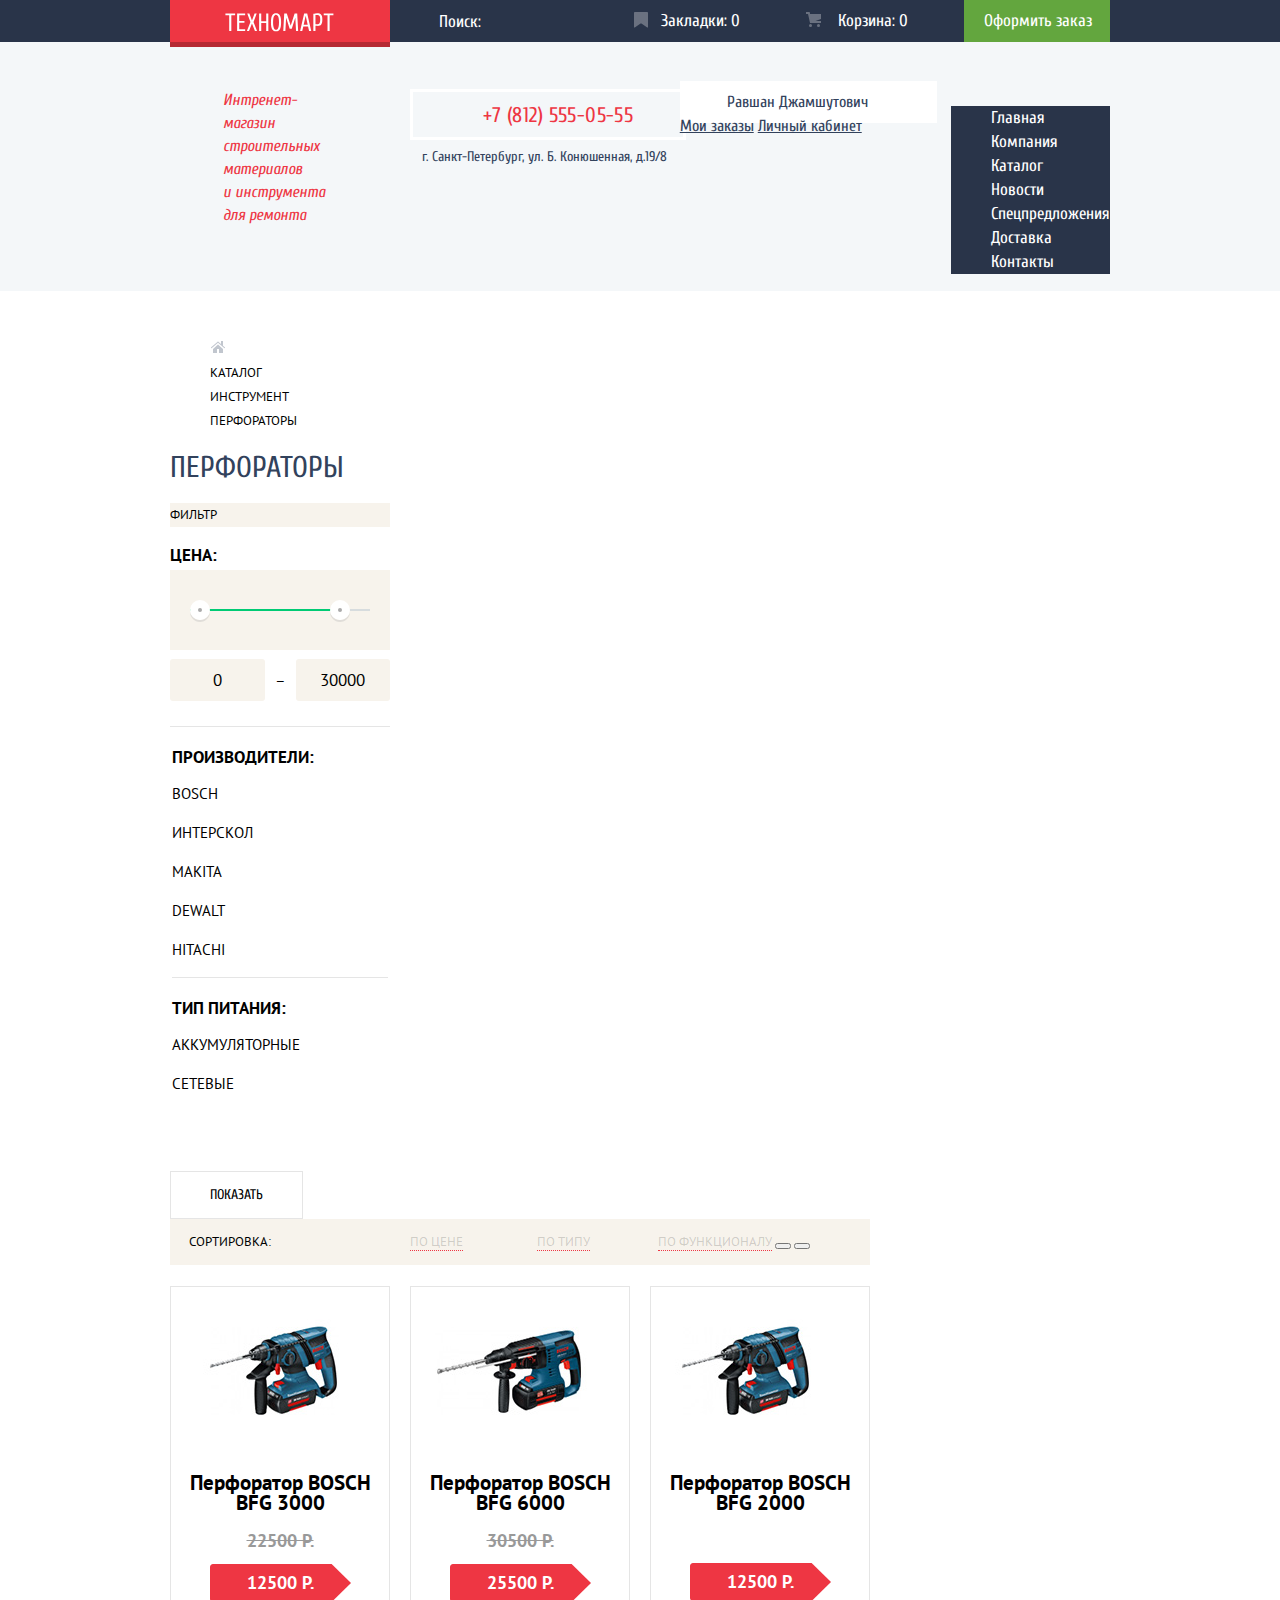
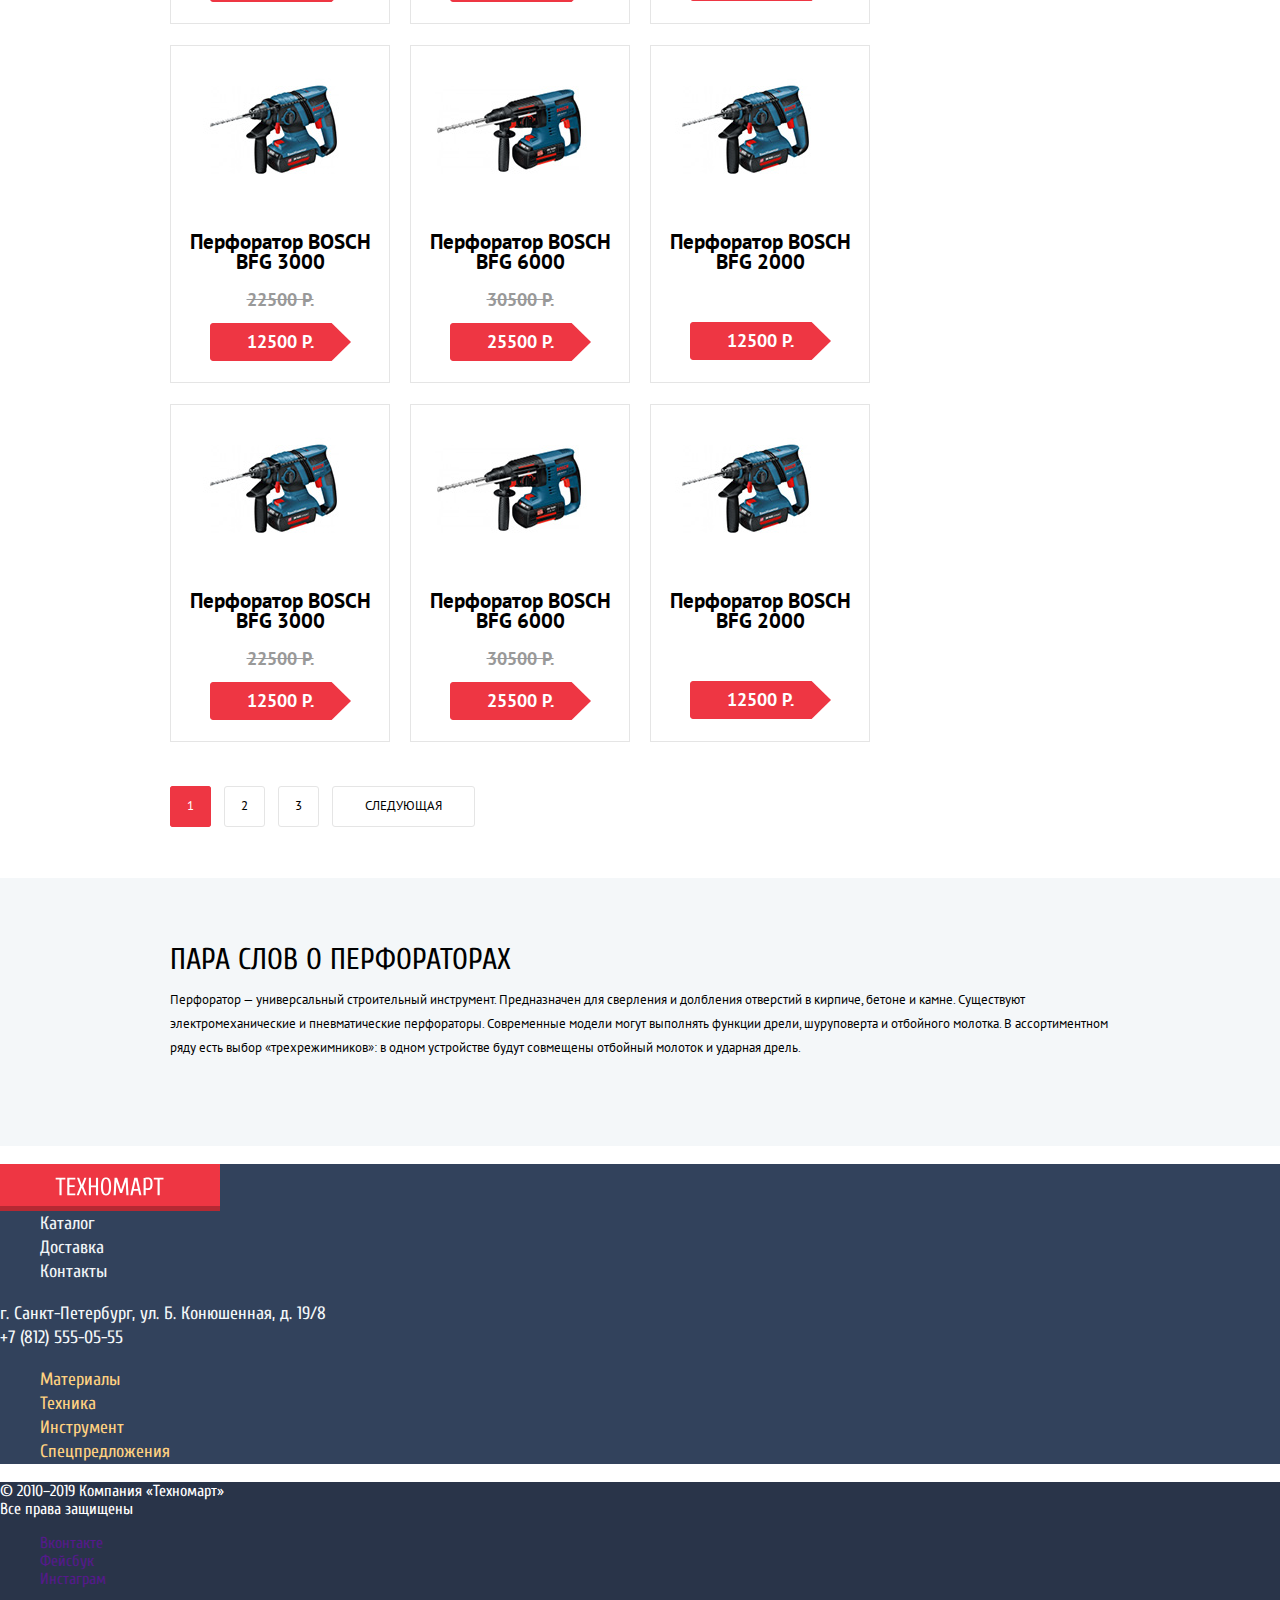
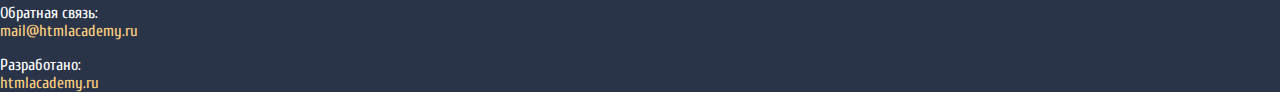
==== commit 989b95a0: "на работе№1" ====
--- a/catalog.html
+++ b/catalog.html
@@ -68,6 +68,7 @@
 
   <!-- Основное содержимое -->
   <main>
+    <div class="container">
     <!-- Хлебные крошки -->
     <section class="breadcrumbs">
       <ul>
@@ -318,7 +319,7 @@
         <li><a class="next-page" href="">Следующая</a></li>
       </ul>
     </section>
-
+    </div>
     <!-- Блок с инфой о перфораторах -->
     <div class="about-wrapper">
       <div class="container">
--- a/css/style.css
+++ b/css/style.css
@@ -61,12 +61,24 @@
 
 .main-nav-wrapper {
   width: 100%;
+  margin-bottom: 47px;
   background-color: #293449;
+}
+
+.main-nav-wrapper .container {
+  display: flex;
+  position: relative;
+  height: 42px;
 }
 
 
 /* стилизуем логотип */
 .logo {
+  position: absolute;
+  padding-top: 13px;
+  padding-right: 56px;
+  padding-bottom: 3px;
+  padding-left: 55px;
   background-color: #ee3643;
   border-bottom: 5px solid #b52933;
 }
@@ -84,10 +96,14 @@
 /* стилизуем поле поиска */
 .search {
   width: 270px;
+  margin-left: 220px;
 }
 
 .search input {
+  position: relative;
   width: 100%;
+  height: 42px;
+  padding-left: 49px;
   font-family: "Cuprum","Arial",sans-serif;
   color: #ffffff;
   font-size: 17px;
@@ -96,6 +112,18 @@
   border: none;
 }
 
+.search input::before {
+  content: "";
+  position: absolute;
+  width: 14px;
+  height: 16px;
+  left: 17px;
+  opacity: 0.3;
+  background: url("../img/icon-bookmark.svg");
+  background-repeat: no-repeat;
+  background-position: 0 0;
+}
+
 .search input:hover {
   background-color: #212a3a;
 }
@@ -111,12 +139,42 @@
 }
 
 
+.bookmark,
+.cart,
+.order {
+  width: 150px;
+  padding-top: 12px;
+}
+
 /* Стилизуем кнопку закладок */
 .bookmark {
+  position: relative;
+  padding-left: 44px;
   font-family: "Cuprum","Arial",sans-serif;
   color: #ffffff;
   font-size: 17px;
   line-height: 18px;
+}
+
+.bookmark::before {
+  content: "";
+  position: absolute;
+  width: 14px;
+  height: 16px;
+  left: 17px;
+  opacity: 0.3;
+  background: url("../img/icon-bookmark.svg");
+  background-repeat: no-repeat;
+  background-position: 0 0;
+}
+
+.bookmark:hover::before,
+.bookmark:focus::before {
+  opacity: 1;
+}
+
+.bookmark:active::before {
+  opacity: 0.5;
 }
 
 .bookmark:hover,
@@ -132,10 +190,33 @@
 
 /* стилизуем кнопку корзины */
 .cart {
+  position: relative;
+  padding-left: 50px;
   font-family: "Cuprum", "Arial", sans-serif;
   color: #ffffff;
   font-size: 17px;
   line-height: 18px;
+}
+
+.cart::before {
+  content: "";
+  position: absolute;
+  width: 15px;
+  height: 15px;
+  left: 18px;
+  opacity: 0.3;
+  background: url("../img/cart-icon.svg");
+  background-repeat: no-repeat;
+  background-position: 0 0;
+}
+
+.cart:hover::before,
+.cart:focus::before {
+  opacity: 1;
+}
+
+.cart:active::before {
+  opacity: 0.5;
 }
 
 .cart:hover,
@@ -151,6 +232,7 @@
 
 /* стилизуем кнопку оформления заказа */
 .order {
+  padding-left: 20px;
   line-height: 18px;
   color: #ffffff;
   background-color: #63a63e;
@@ -166,8 +248,19 @@
   background-color: #518534;
 }
 
+
 /* стилизуем среднюю часть шапки */
+.header-bottom {
+  display: flex;
+  margin-bottom: 46px;
+}
+
+.about {
+  padding-left: 53px;
+}
+
 .about p {
+  margin: 0;
   font-style: italic;
   font-size: 16px;
   line-height: 23px;
@@ -177,6 +270,7 @@
 /* блок с телефоном и адресом */
 .info {
   width: 270px;
+  margin-left: 71px;
 }
 
 .phone {
@@ -214,6 +308,7 @@
 }
 
 .registration {
+  margin-left: 7px;
   padding-top: 12px;
   padding-right: 25px;
   padding-bottom: 12px;
@@ -222,6 +317,11 @@
   text-transform: none;
   color: #000000;
   background-color: #ffffff;
+}
+
+.user {
+  margin-top: 12px;
+  margin-left: 69px;
 }
 
 .user a:hover,
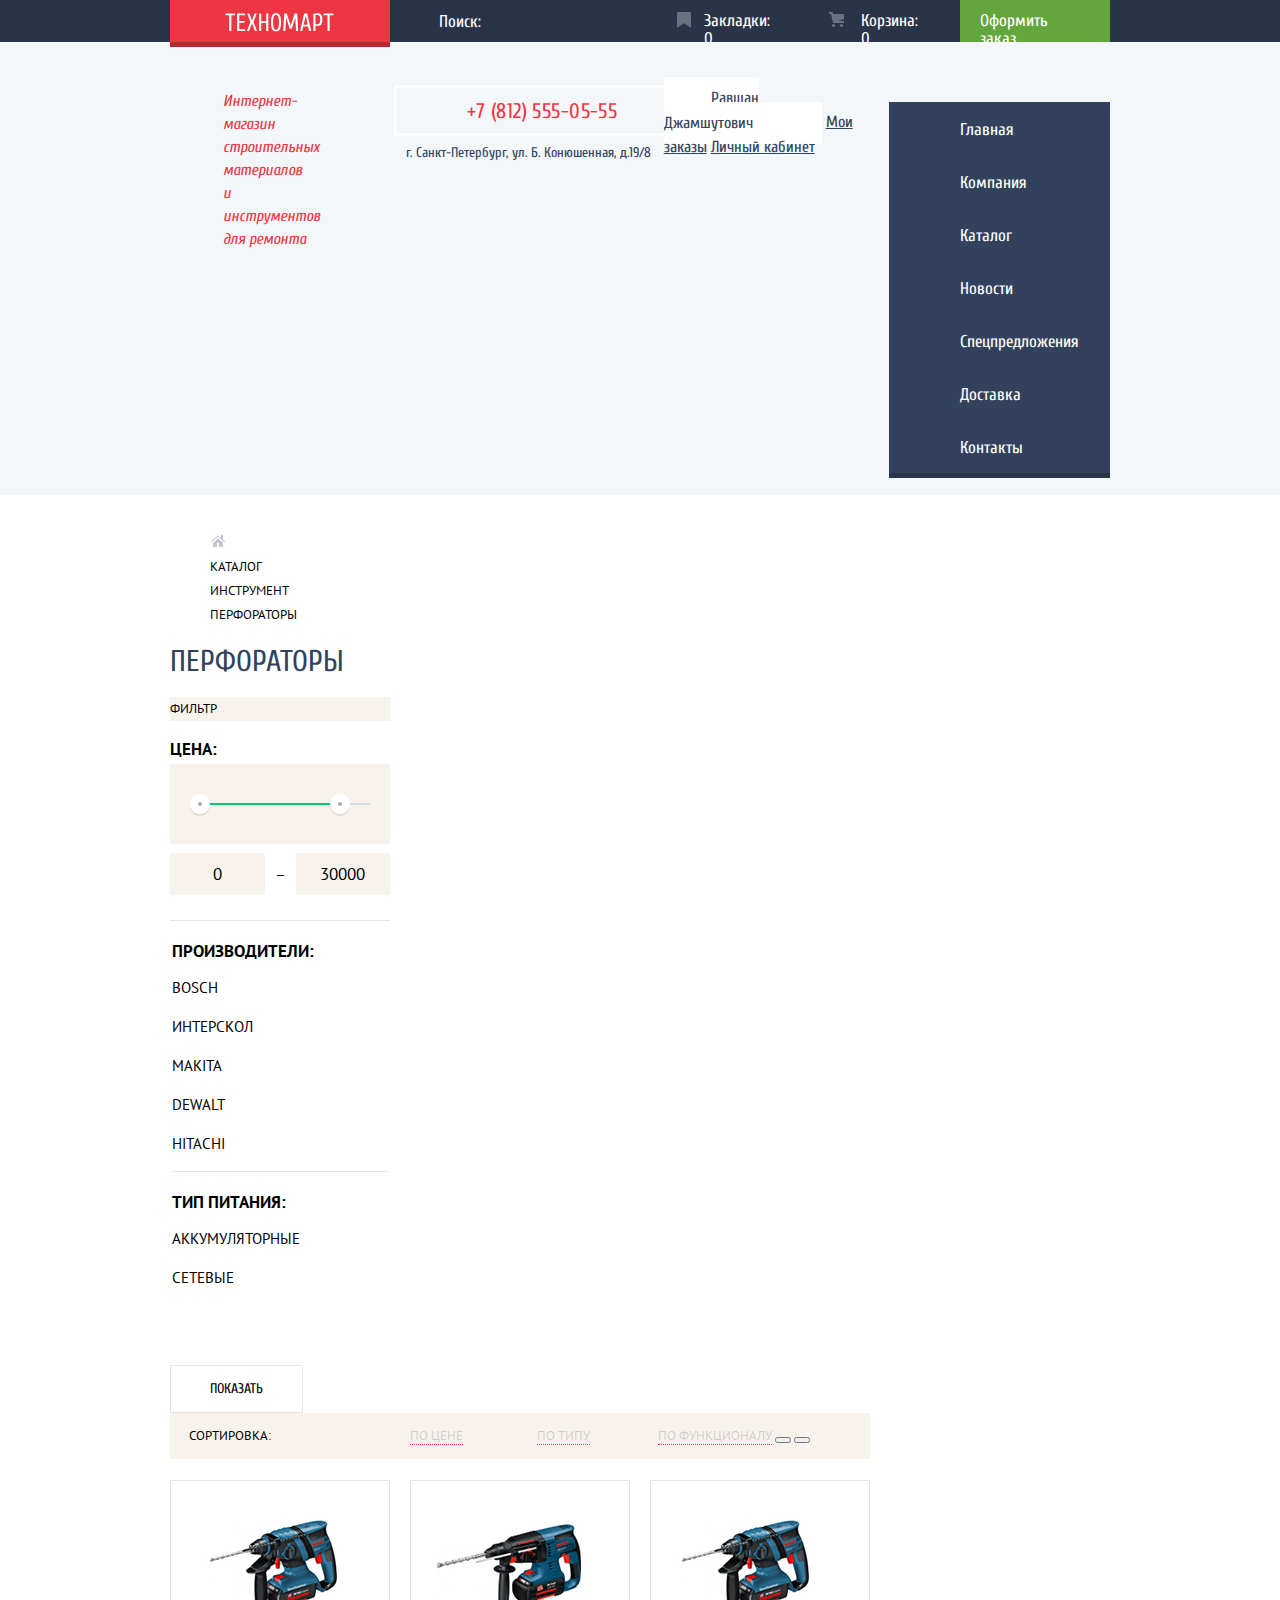
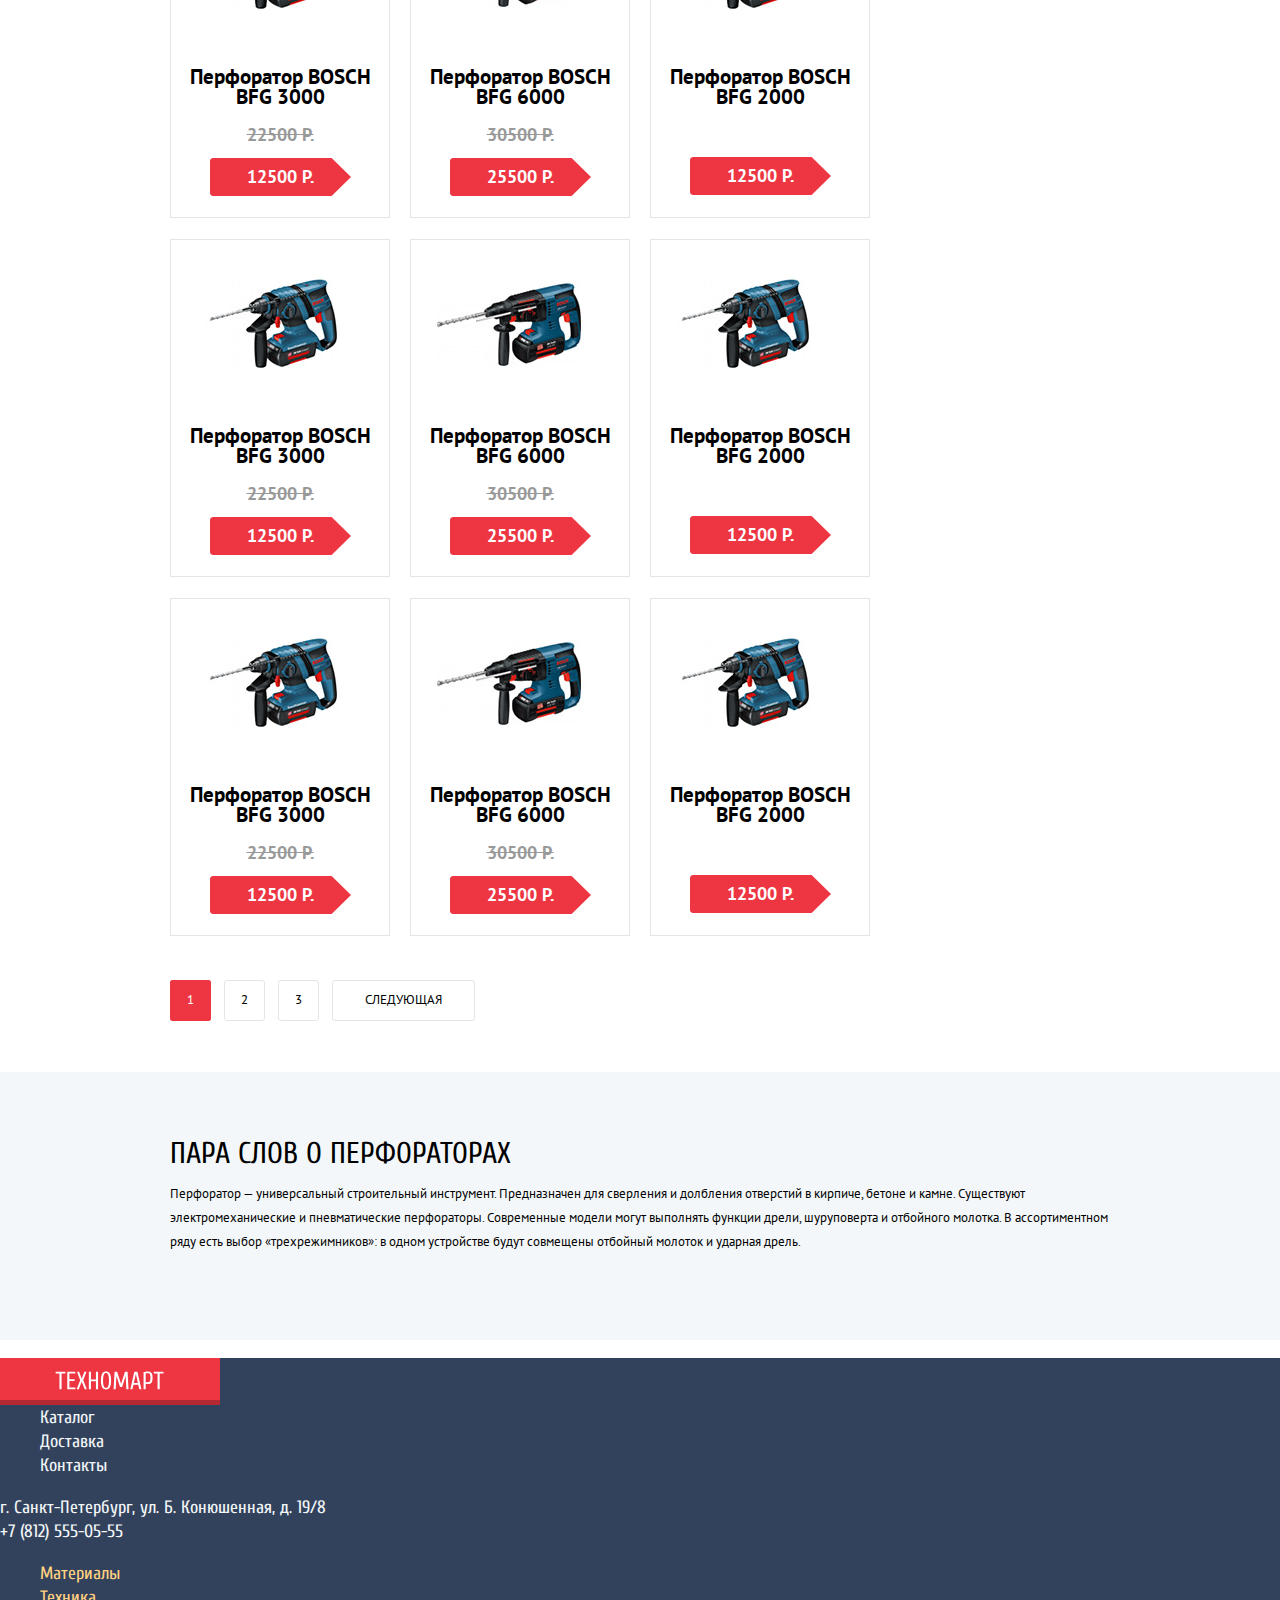
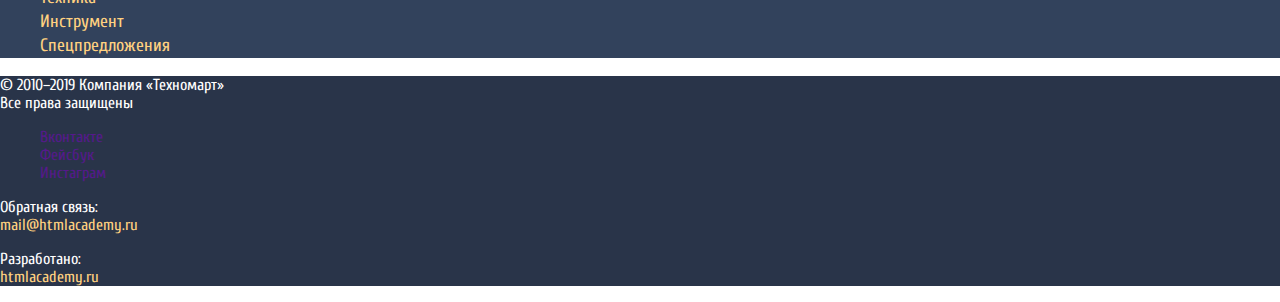
==== commit 5a5c0aea: "Базовая стилизация продолжаем" ====
--- a/catalog.html
+++ b/catalog.html
@@ -32,9 +32,9 @@
       <div class="header-bottom">
         <div class="about">
           <p>
-            Интренет-магазин<br>
+            Интернет-магазин<br>
             строительных материалов<br>
-            и инструмента для ремонта
+            и инструментов для ремонта
           </p>
         </div>
         <div class="info">
--- a/css/style.css
+++ b/css/style.css
@@ -61,7 +61,7 @@
 
 .main-nav-wrapper {
   width: 100%;
-  margin-bottom: 47px;
+  margin-bottom: 43px;
   background-color: #293449;
 }
 
@@ -95,13 +95,12 @@
 
 /* стилизуем поле поиска */
 .search {
-  width: 270px;
   margin-left: 220px;
 }
 
 .search input {
   position: relative;
-  width: 100%;
+  width: 270px;
   height: 42px;
   padding-left: 49px;
   font-family: "Cuprum","Arial",sans-serif;
@@ -142,13 +141,13 @@
 .bookmark,
 .cart,
 .order {
-  width: 150px;
   padding-top: 12px;
 }
 
 /* Стилизуем кнопку закладок */
 .bookmark {
   position: relative;
+  padding-right: 28px;
   padding-left: 44px;
   font-family: "Cuprum","Arial",sans-serif;
   color: #ffffff;
@@ -191,6 +190,7 @@
 /* стилизуем кнопку корзины */
 .cart {
   position: relative;
+  padding-right: 30px;
   padding-left: 50px;
   font-family: "Cuprum", "Arial", sans-serif;
   color: #ffffff;
@@ -232,6 +232,7 @@
 
 /* стилизуем кнопку оформления заказа */
 .order {
+  padding-right: 22px;
   padding-left: 20px;
   line-height: 18px;
   color: #ffffff;
@@ -252,7 +253,7 @@
 /* стилизуем среднюю часть шапки */
 .header-bottom {
   display: flex;
-  margin-bottom: 46px;
+  margin-bottom: 36px;
 }
 
 .about {
@@ -261,6 +262,7 @@
 
 .about p {
   margin: 0;
+  padding-top: 5px;
   font-style: italic;
   font-size: 16px;
   line-height: 23px;
@@ -290,6 +292,7 @@
 
 .address p {
   margin-top: 5px;
+  margin-bottom: 0;
   font-size: 14px;
   text-align: center;
   color: #32425c;
@@ -297,6 +300,7 @@
 
 /* блок с кнопками войти/регистрация */
 .enter {
+  position: relative;
   padding-top: 12px;
   padding-right: 27px;
   padding-bottom: 12px;
@@ -307,10 +311,22 @@
   background-color: #ffffff;
 }
 
+.enter::before {
+  content: "";
+  position: absolute;
+  width: 20px;
+  height: 17px;
+  top: 15px;
+  left: 18px;
+  background: url("../img/icon-login.svg");
+  background-repeat: no-repeat;
+  background-position: 0 0;
+}
+
 .registration {
-  margin-left: 7px;
+  margin-left: 6px;
   padding-top: 12px;
-  padding-right: 25px;
+  padding-right: 23px;
   padding-bottom: 12px;
   padding-left: 25px;
   font-size: 21px;
@@ -321,7 +337,7 @@
 
 .user {
   margin-top: 12px;
-  margin-left: 69px;
+  margin-left: 65px;
 }
 
 .user a:hover,
@@ -341,16 +357,285 @@
 }
 
 .main-nav ul {
+  background-color: #32425c;
+  border-bottom: 5px solid #293449;
+  list-style: none;
+}
+
+.main-nav a {
+  display: block;
+  padding-top: 16px;
+  padding-right: 31px;
+  padding-bottom: 13px;
+  padding-left: 31px;
+  color: #ffffff;
+}
+
+.main-nav a:hover,
+.main-nav a:focus {
   background-color: #293449;
+}
+
+.nav-list {
+  display: flex;
+  justify-content: space-between;
+  padding-right: 55px;
+  padding-left: 22px;
+}
+
+
+/* Блок с категориями */
+.category {
+  display: flex;
+  flex-wrap: wrap;
+  flex-direction: row;
+  justify-content: space-between;
+  font-family: "Cuprum", "Arial", sans-serif;
+  margin-bottom: 43px;
+}
+
+.category-item {
+  position: relative;
+  width: 280px;
+  height: 123px;
+  margin-bottom: 20px;
+  padding-left: 20px;
+  color: #ffffff;
+  background-color: #ffbf47;
+}
+
+.category-item a {
+  display: inline-block;
+  min-width: 135px;
+  height: 38px;
+  line-height: 38px;
+  background-color: rgba(0, 0, 0, 0.1);
+  border-radius: 3px;
+}
+
+.category-item a:hover,
+.category-item a:focus {
+  background-color: rgba(0, 0, 0, 0.2);
+}
+
+.category-item a:active {
+  background-color: rgba(0, 0, 0, 0.3);
+}
+
+.category-item p {
+  display: inline-block;
+  font-size: 24px;
+  font-weight: bold;
+}
+
+.category-item:first-child::after {
+  content: "";
+  position: absolute;
+  width: 44px;
+  height: 65px;
+  top: 31px;
+  left: 213px;
+  background: url("../img/icon-1.svg");
+  background-repeat: no-repeat;
+  background-position: 0 0;
+}
+
+.category-item:nth-child(2) {
+  background-color: #3bbce3;
+}
+
+.category-item:nth-child(2)::after {
+  content: "";
+  position: absolute;
+  width: 75px;
+  height: 61px;
+  top: 31px;
+  left: 197px;
+  background: url("../img/icon-2.svg");
+  background-repeat: no-repeat;
+  background-position: 0 0;
+}
+
+.category-item:nth-child(3) {
+  background-color: #dc91d8;
+}
+
+.category-item:nth-child(3)::after {
+  content: "";
+  position: absolute;
+  width: 78px;
+  height: 62px;
+  top: 31px;
+  left: 191px;
+  background: url("../img/icon-3.svg");
+  background-repeat: no-repeat;
+  background-position: 0 0;
+}
+
+.category-item:nth-child(4) {
+  background-color: #8ed78f;
+}
+
+.category-item:nth-child(4)::after {
+  content: "";
+  position: absolute;
+  width: 59px;
+  height: 72px;
+  top: 26px;
+  left: 196px;
+  background: url("../img/icon-4.svg");
+  background-repeat: no-repeat;
+  background-position: 0 0;
+}
+.category-item:nth-child(5) {
+  background-color: #ffc047;
+}
+
+.category-item:nth-child(5)::after {
+  content: "";
+  position: absolute;
+  width: 78px;
+  height: 63px;
+  top: 32px;
+  left: 191px;
+  background: url("../img/icon-5.svg");
+  background-repeat: no-repeat;
+  background-position: 0 0;
+}
+
+.category-item:nth-child(4),
+.category-item:nth-child(5) {
+  order: 1;
+}
+
+.slider {
+  position: relative;
+}
+
+.slider-title {
+  position: absolute;
+  margin-top: 27px;
+  margin-left: 24px;
+  font-family: "Cuprum","Arial",sans-serif;
+  color: #ffffff;
+}
+
+.slider-title p {
+  margin: 0;
+  padding: 0;
+  font-size: 36px;
+  font-weight: bold;
+  text-transform: uppercase;
+}
+
+.slider span {
+  display: block;
+  margin-top: 8px;
+  font-size: 18px;
+}
+
+.slider .btn {
+  position: absolute;
+  top: 205px;
+  left: 25px;
+  padding-top: 10px;
+  padding-right: 45px;
+  padding-bottom: 7px;
+  padding-left: 49px;
+  border-radius: 4px;
+}
+
+.slider .btn:hover,
+.slider .btn:focus {
+  background-color: #ca2c37;
+}
+
+.slider .btn:active {
+  background-color: #ba2732;
+}
+
+/* Блок "Популярные товары" */
+.popular-products-title {
+  display: flex;
+  justify-content: space-between;
+  width: 100%;
+  height: 89px;
+  margin-bottom: 21px;
+  font-family: "Cuprum","Arial",sans-serif;
+  background-color: #f9f5f0;
+}
+
+.popular-products-title h2 {
+  display: inline-block;
+  margin-top: 32px;
+  margin-left: 30px;
+  text-transform: uppercase;
+  font-size: 30px;
+  font-weight: normal;
+  color: #32425c;
+}
+
+.popular-products-title a {
+  width: 253px;
+  height: 38px;
+  margin-top: 25px;
+  margin-right: 24px;
+  line-height: 38px;
+  border-radius: 3px;
+}
+
+.popular-products-title a:hover,
+.popular-products-title a:focus {
+  background-color: #ca2c37;
+}
+
+.popular-products-title a:active {
+  background-color: #ba2732;
+}
+
+.popular-products ul {
+  display: flex;
+  justify-content: space-between;
+  margin: 0 0 21px 0;
+  padding: 0;
+  font-size: 18px;
+  line-height: 20px;
+  font-weight: bold;
   list-style: none;
 }
 
-.main-nav a {
-  height: 60px;
-  color: #ffffff;
-}
-
-
+.popular-products ul li {
+  margin: 0 !important;
+}
+
+/* Блок "популярные производители" */
+.popular-manufacturers ul {
+  display: flex;
+  flex-wrap: wrap;
+  justify-content: space-between;
+  margin: 0;
+  padding: 0;
+  list-style: none;
+}
+
+.popular-manufacturers ul li a {
+  display: inline-block;
+  width: 220px;
+  height: 145px;
+  margin-bottom: 20px;
+  text-align: center;
+  border: solid 1px #eaeaea;
+}
+
+.popular-manufacturers ul li a:hover,
+.popular-manufacturers ul li a:focus {
+  box-shadow: 0px 10px 25px 0 rgba(41, 52, 73, 0.5);
+}
+
+.popular-manufacturers ul li a:active {
+  opacity: 0.5;
+  box-shadow: 0px 4px 10px 0 rgba(41, 52, 73, 0.5);
+}
 
 /* блок с описанием компании и контактами */
 .delivery h2,
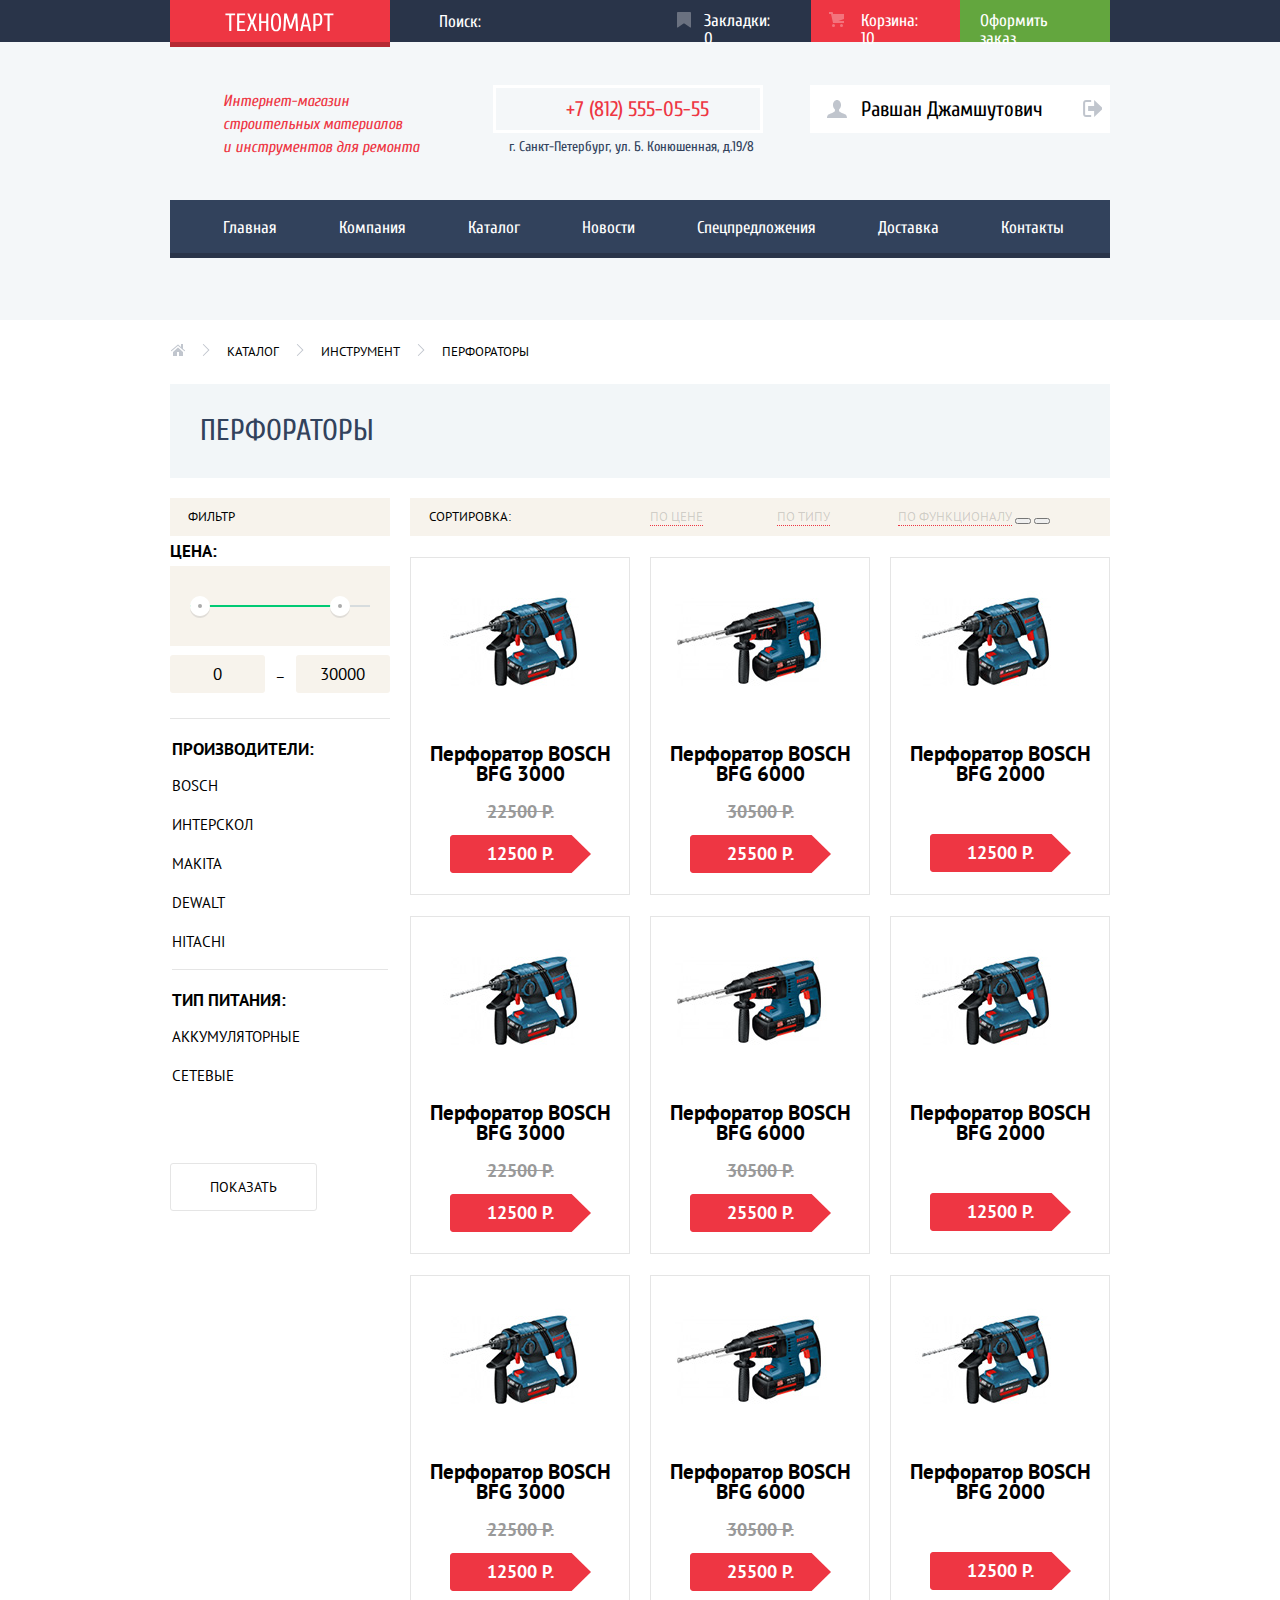
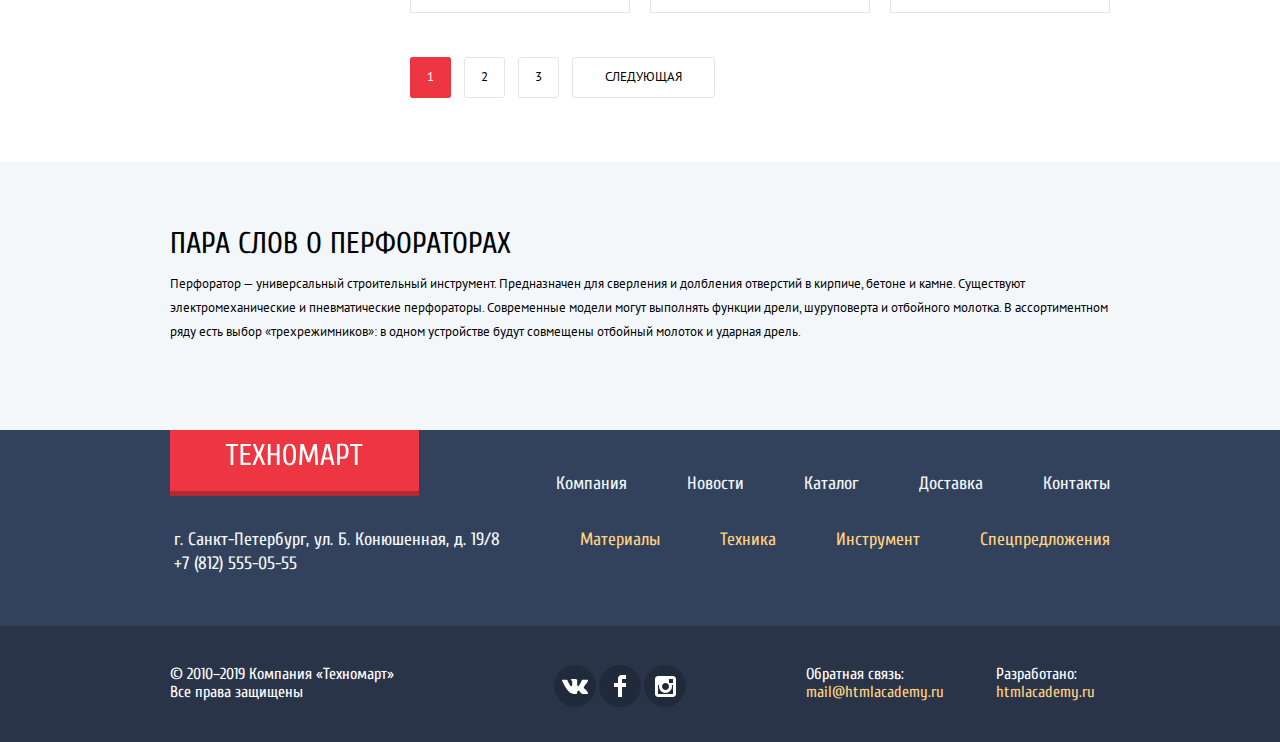
==== commit 3f9215eb: "Закончил базовую стилизацию" ====
--- a/catalog.html
+++ b/catalog.html
@@ -23,7 +23,7 @@
           </form>
         </div>
         <a class="bookmark" href="">Закладки: 0</a>
-        <a class="cart" href="">Корзина: 0</a>
+        <a class="cart cart-full" href="">Корзина: 10</a>
         <a class="order" href="">Оформить заказ</a>
       </div>
     </div>
@@ -45,14 +45,13 @@
             <p>г. Санкт-Петербург, ул. Б. Конюшенная, д.19/8</p>
           </div>
         </div>
-        <div class="login">
+        <div class="user">
           <a class="btn name" href="">Равшан Джамшутович</a>
-          <a  class="name-options" href="">Мои заказы</a>
-          <a  class="name-options" href="">Личный кабинет</a>
-        </div>
-
+        </div>
+      </div>
+      <div class="header-nav">
         <nav class="main-nav">
-          <ul>
+          <ul class="nav-list">
             <li><a href="index.html">Главная</a></li>
             <li><a href="">Компания</a></li>
             <li><a href="catalog.html">Каталог</a></li>
@@ -73,15 +72,17 @@
     <section class="breadcrumbs">
       <ul>
         <li><a href="index.html"><img src="img/icon-home.svg" alt=""></a></li>
+        <li><img src="img/icon-right-small.svg" alt=""></li>
         <li><a href="catalog.html">Каталог</a></li>
+        <li><img src="img/icon-right-small.svg" alt=""></li>
         <li><a href="">Инструмент</a></li>
+        <li><img src="img/icon-right-small.svg" alt=""></li>
         <li><a href="">Перфораторы</a></li>
       </ul>
     </section>
 
+    <h1>Перфораторы</h1>
     <section class="catalog">
-      <h1>Перфораторы</h1>
-
       <h2 class="visually-hidden">Фильтр товаров</h2>
       <form action="https://echo.htmlacademy.ru" method="GET">
         <p>Фильтр</p>
@@ -309,15 +310,15 @@
             </div>
           </li>
         </ul>
+
+        <!-- Пагинация -->
+        <ul class="pagination">
+          <li><a class="active" href="">1</a></li>
+          <li><a href="">2</a></li>
+          <li><a href="">3</a></li>
+          <li><a class="next-page" href="">Следующая</a></li>
+        </ul>
       </section>
-
-      <!-- Пагинация -->
-      <ul class="pagination">
-        <li><a class="active" href="">1</a></li>
-        <li><a href="">2</a></li>
-        <li><a href="">3</a></li>
-        <li><a class="next-page" href="">Следующая</a></li>
-      </ul>
     </section>
     </div>
     <!-- Блок с инфой о перфораторах -->
@@ -339,49 +340,73 @@
   <!-- Футер -->
   <footer class="main-footer">
     <div class="footer-light-wrapper">
-      <div class="top-footer">
-        <a class="logo" href="index.html"><img src="img/logo-footer-name.svg" width="109px" height="19px"
-            alt="Логотип  интернет-магазина   Техномаркт"></a>
-        <ul class="footer-nav-list">
-          <li><a href="">Компания</a></li>
-          <li><a href="">Новости</a></li>
-          <li><a href="catalog.html">Каталог</a></li>
-          <li><a href="">Доставка</a></li>
-          <li><a href="">Контакты</a></li>
-        </ul>
-      </div>
-
-      <div class="middle-footer">
-        <p>
-          г. Санкт-Петербург, ул. Б. Конюшенная, д. 19/8 <br>
-          +7 (812) 555-05-55
-        </p>
-        <ul class="footer-nav-list">
-          <li><a href="">Материалы</a></li>
-          <li><a href="">Техника</a></li>
-          <li><a href="">Инструмент</a></li>
-          <li><a href="">Спецпредложения</a></li>
-        </ul>
+      <div class="container">
+        <div class="top-footer">
+          <a class="logo footer-logo" href="index.html"><img src="img/invalid-name.svg" width="138px" height="23px"
+              alt="Логотип    интернет-магазина    Техномаркт"></a>
+          <ul class="footer-nav-list">
+            <li><a href="">Компания</a></li>
+            <li><a href="">Новости</a></li>
+            <li><a href="catalog.html">Каталог</a></li>
+            <li><a href="">Доставка</a></li>
+            <li><a href="">Контакты</a></li>
+          </ul>
+        </div>
+
+        <div class="middle-footer">
+          <p>
+            г. Санкт-Петербург, ул. Б. Конюшенная, д. 19/8 <br>
+            +7 (812) 555-05-55
+          </p>
+          <ul class="footer-nav-list">
+            <li><a href="">Материалы</a></li>
+            <li><a href="">Техника</a></li>
+            <li><a href="">Инструмент</a></li>
+            <li><a href="">Спецпредложения</a></li>
+          </ul>
+        </div>
       </div>
     </div>
     <div class="footer-dark-wrapper">
-      <div class="bottom-footer">
-        <p>© 2010–2019 Компания «Техномарт» <br>
-          Все права защищены
-        </p>
-        <ul>
-          <li><a href="">Вконтакте</a></li>
-          <li><a href="">Фейсбук</a></li>
-          <li><a href="">Инстаграм</a></li>
-        </ul>
-        <p>
-          Обратная связь: <br>
-          <a href="mailto:mail@htmlacademy.ru">mail@htmlacademy.ru</a>
-        </p>
-        <p>
-          Разработано: <br>
-          <a href="https://htmlacademy.ru/intensive/    htmlcss">htmlacademy.ru</a>
-        </p>
+      <div class="container">
+        <div class="bottom-footer">
+          <p>© 2010–2019 Компания «Техномарт» <br>
+            Все права защищены
+          </p>
+          <ul>
+            <li>
+              <a class="social-btn" href=""><span class="visually-hidden">Вконтакте</span>
+                <svg xmlns="http://www.w3.org/2000/svg" width="26" height="15" viewBox="0 0 26 15">
+                  <path fill="#FFF"
+                    d="M16.138 11.51c.956-.309 2.18 2.04 3.483 2.939.978.681 1.727.534 1.727.534l3.473-.05s1.815-.112.957-1.554c-.071-.12-.503-1.069-2.585-3.022-2.177-2.043-1.882-1.712.739-5.244 1.597-2.153 2.236-3.468 2.036-4.028-.192-.539-1.365-.399-1.365-.399L20.69.713c-.381.001-.704.119-.851.515-.003.004-.621 1.666-1.445 3.079-1.741 2.989-2.436 3.148-2.724 2.961-.661-.433-.494-1.737-.494-2.664 0-2.897.432-4.105-.846-4.417-.427-.104-.739-.172-1.828-.182-1.392-.021-2.574 0-3.244.329-.445.223-.786.712-.579.74.26.035.843.16 1.155.586.401.552.389 1.789.389 1.789s.229 3.411-.54 3.834c-.528.29-1.25-.302-2.803-3.016-.793-1.388-1.392-2.922-1.392-2.922s-.116-.285-.326-.441c-.25-.185-.6-.244-.6-.244L.848.684S.29.7.085.946c-.182.218-.015.668-.015.668s2.909 6.881 6.203 10.347c3.02 3.182 6.452 2.971 6.452 2.971h1.555s.469-.054.709-.312c.224-.24.214-.691.214-.691s-.031-2.109.935-2.419z" />
+                </svg>
+              </a>
+            </li>
+            <li>
+              <a class="social-btn" href=""><span class="visually-hidden">Фейсбук</span>
+                <svg xmlns="http://www.w3.org/2000/svg" width="12" height="22" viewBox="0 0 12 22">
+                  <path fill="#FFF" d="M12 4V0H8a4 4 0 0 0-4 4v4H0v4h4v10h4V12h4V8H8V4h4z" />
+                </svg>
+              </a>
+            </li>
+            <li>
+              <a class="social-btn" href=""><span class="visually-hidden">Инстаграм</span>
+                <svg xmlns="http://www.w3.org/2000/svg" width="21" height="21" viewBox="0 0 21 21">
+                  <path fill="#FFF"
+                    d="M18 0H3C1.35 0 0 1.35 0 3v15c0 1.65 1.35 3 3 3h15c1.65 0 3-1.35 3-3V3c0-1.65-1.35-3-3-3zm-7.5 7c1.93 0 3.5 1.57 3.5 3.5S12.43 14 10.5 14 7 12.43 7 10.5 8.57 7 10.5 7zM18 18H3V9h1.181A6.504 6.504 0 0 0 4 10.5a6.5 6.5 0 1 0 13 0 6.45 6.45 0 0 0-.181-1.5H18v9zm0-11h-4V3h4v4z" />
+                </svg>
+              </a>
+            </li>
+          </ul>
+          <p>
+            Обратная связь: <br>
+            <a class="footer-links" href="mailto:mail@htmlacademy.ru">mail@htmlacademy.ru</a>
+          </p>
+          <p>
+            Разработано: <br>
+            <a class="footer-links" href="https://htmlacademy.ru/intensive/     htmlcss">htmlacademy.ru</a>
+          </p>
+        </div>
       </div>
     </div>
   </footer>
--- a/css/style.css
+++ b/css/style.css
@@ -21,6 +21,7 @@
 }
 
 .btn {
+  display: inline-block;
   font-family: "Cuprum","Arial",sans-serif;
   font-size: 14px;
   color: #ffffff;
@@ -53,6 +54,7 @@
 
 /* стилизуем header */
 .main-header {
+  padding-bottom: 45px;
   font-family: "Cuprum","Arial",sans-serif;
   font-size: 17px;
   color: #ffffff;
@@ -74,6 +76,7 @@
 
 /* стилизуем логотип */
 .logo {
+  display: inline-block;
   position: absolute;
   padding-top: 13px;
   padding-right: 56px;
@@ -253,10 +256,11 @@
 /* стилизуем среднюю часть шапки */
 .header-bottom {
   display: flex;
-  margin-bottom: 36px;
+  margin-bottom: 41px;
 }
 
 .about {
+  width: 270px;
   padding-left: 53px;
 }
 
@@ -271,27 +275,26 @@
 
 /* блок с телефоном и адресом */
 .info {
-  width: 270px;
-  margin-left: 71px;
+  width: 276px;
 }
 
 .phone {
-  width: 270px;
-  height: 45px;
+  width: 264px;
+  height: 42px;
   border: solid 3px #ffffff;
 }
 
 .phone p {
   display: block;
   margin: 0;
-  padding: 11px 45px 13px 70px;
+  padding: 9px 40px 7px 70px;
   font-size: 21px;
-  letter-spacing: 0.42px;
+  letter-spacing: 0.01px;
   color: #ee3643;
 }
 
 .address p {
-  margin-top: 5px;
+  margin-top: 2px;
   margin-bottom: 0;
   font-size: 14px;
   text-align: center;
@@ -321,10 +324,20 @@
   background: url("../img/icon-login.svg");
   background-repeat: no-repeat;
   background-position: 0 0;
+  opacity: 0.3;
+}
+
+.enter:hover::before,
+.enter:focus::before {
+  opacity: 1;
+}
+
+.enter:active::before {
+  opacity: 0.3;
 }
 
 .registration {
-  margin-left: 6px;
+  margin-left: 4px;
   padding-top: 12px;
   padding-right: 23px;
   padding-bottom: 12px;
@@ -336,8 +349,7 @@
 }
 
 .user {
-  margin-top: 12px;
-  margin-left: 65px;
+  margin-left: auto;
 }
 
 .user a:hover,
@@ -376,6 +388,10 @@
   background-color: #293449;
 }
 
+.main-nav a:active {
+  color: rgba(255, 255, 255, 0.5);
+}
+
 .nav-list {
   display: flex;
   justify-content: space-between;
@@ -385,11 +401,13 @@
 
 
 /* Блок с категориями */
+
 .category {
   display: flex;
   flex-wrap: wrap;
   flex-direction: row;
   justify-content: space-between;
+  margin-top: 60px;
   font-family: "Cuprum", "Arial", sans-serif;
   margin-bottom: 43px;
 }
@@ -638,6 +656,55 @@
 }
 
 /* блок с описанием компании и контактами */
+.services-wrap {
+  background-color: #f4f7f9;
+}
+
+.services-wrap .container {
+  position: relative;
+  padding-top: 48px;
+  padding-bottom: 99px;
+}
+
+.services-items-wrap {
+  display: flex;
+  margin-top: 74px;
+}
+
+.services-items {
+  margin: 0;
+  padding: 0;
+  font-family: "Cuprum", "Arial", sans-serif;
+  font-size: 21px;
+  font-weight: bold;
+  list-style: none;
+}
+
+.services-items a {
+  display: block;
+  width: 240px;
+  padding-top: 21px;
+  padding-bottom: 21px;
+  padding-left: 22px;
+  color: #ffffff;
+  border-top: 1px solid #405069;
+  border-bottom: 1px solid #293449;
+  background-color: #32425c;
+}
+
+.services-items a:hover,
+.services-items a:focus {
+  border-bottom: 1px solid #293449;
+  background-color: #293449;
+}
+
+.services-items a:active {
+  color: #32425c;
+  border-top: 1px solid #ffffff;
+  background-color: #ffffff;
+}
+
+.services h2,
 .delivery h2,
 .contacts h2 {
   font-family: "Cuprum", "Arial", sans-serif;
@@ -647,6 +714,41 @@
   color: #000000;
 }
 
+.services-items-info {
+  margin-left: 80px;
+}
+
+.services-info {
+  margin: 0;
+  padding: 0;
+}
+
+.services-delivery p:first-child,
+.services-guarantee p:first-child,
+.services-credit p:first-child {
+  margin: 0;
+  padding: 0 0 34px 0;
+  font-family: "Cuprum", "Arial", sans-serif;
+  font-size: 36px;
+  text-transform: uppercase;
+  color: #32425c;
+}
+
+.services-guarantee,
+.services-credit {
+  display: none;
+}
+
+.technomart {
+  display: flex;
+  justify-content: space-between;
+  margin-bottom: 86px;
+}
+
+.delivery {
+  width: 520px;
+}
+
 .delivery ul {
   font-family: "Cuprum", "Arial", sans-serif;
   line-height: 36px;
@@ -654,6 +756,44 @@
   list-style: none;
 }
 
+.delivery a {
+  padding-top: 7px;
+  padding-right: 40px;
+  padding-bottom: 7px;
+  padding-left: 41px;
+  border-radius: 3px;
+}
+
+.delivery a:hover,
+.delivery a:focus {
+  background-color: #ca2c37;
+}
+
+.delivery a:active {
+  background-color: #ba2732;
+}
+
+.contacts {
+  width: 300px;
+}
+
+.feedback {
+  width: 100%;
+  padding-top: 7px;
+  padding-bottom: 7px;
+  border-radius: 3px;
+}
+
+.feedback:hover,
+.feedback:focus {
+  background-color: #ca2c37;
+}
+
+.feedback:active {
+  background-color: #ba2732;
+}
+
+
 
 /* футер */
 .main-footer {
@@ -665,41 +805,139 @@
   background-color: #32425c;
 }
 
+.footer-logo {
+  position: static;
+  padding-bottom: 3px;
+}
+
+.top-footer {
+  display: flex;
+  justify-content: space-between;
+}
+
 .footer-nav-list {
+  display: flex;
+  margin: 0;
+  padding: 0;
   list-style: none;
+}
+
+.footer-nav-list li {
+  padding-top: 42px;
+  margin-left: 30px;
+  margin-right: 30px;
+}
+
+.footer-nav-list li:last-child {
+  margin-right: 0;
 }
 
 .footer-nav-list a {
   color: #f1f5f7;
 }
 
+.footer-nav-list a:hover,
+.footer-nav-list a:focus {
+  text-decoration: underline;
+}
+
+.footer-nav-list a:active {
+  text-decoration: none;
+  color: rgba(241, 245, 247, 0.5);
+}
+
+.middle-footer {
+  margin-top: 32px;
+  padding-bottom: 50px;
+  display: flex;
+  justify-content: space-between;
+}
+
 .middle-footer p {
+  margin: 0;
+  padding: 0 0 0 4px;
   font-size: 18px;
   color: #f3f7f9;
 }
 
+.middle-footer .footer-nav-list li {
+  padding-top: 0;
+}
+
 .middle-footer .footer-nav-list a {
   color: #ffd180;
 }
 
+.middle-footer .footer-nav-list a:active {
+  color: rgba(255, 209, 128, 0.5);
+}
+
 .footer-dark-wrapper {
   background-color: #293449;
 }
 
 .bottom-footer {
+  display: flex;
+  padding-top: 39px;
+  padding-bottom: 35px;
   font-size: 16px;
   line-height: 18px;
   color: #ffffff;
 }
 
 .bottom-footer ul {
+  display: flex;
+  flex-wrap: wrap;
+  justify-content: space-between;
+  width: 132px;
+  margin: 0 120px 0 0 ;
+  padding: 0 0 0 25px;
   list-style: none;
+}
+
+.bottom-footer p:first-child {
+  margin-right: 135px;
+}
+
+.bottom-footer p:nth-child(3) {
+  margin-right: 52px;
+}
+
+
+.social-btn {
+  display: flex;
+  align-items: center;
+  justify-content: center;
+  width: 42px;
+  height: 42px;
+  border-radius: 50%;
+  background-color: #212a3a;
+}
+
+.social-btn:hover,
+.social-btn:focus {
+  background-color: #ee3643;
+}
+
+.bottom-footer p {
+  display: inline-block;
+  margin: 0;
+  padding: 0;
 }
 
 .bottom-footer p a {
   color: #ffd180;
 }
 
+.footer-links:hover,
+.footer-links:focus {
+  text-decoration: underline;
+}
+
+.footer-links:active {
+  text-decoration: none;
+  color: #ee3643;
+}
 
 /* modals */
 .map-modal,
@@ -714,17 +952,61 @@
 /* стили каталога */
 
 /* блок с логином */
+.cart-full {
+  padding-right: 25px;
+  background-color: #ee3643;
+}
+
 .name {
+  position: relative;
+  width: 300px;
   padding-top: 12px;
-  padding-right: 69px;
   padding-bottom: 12px;
-  padding-left: 47px;
   font-size: 21px;
+  text-indent: -16px;
   text-transform: none;
   color: #000000;
   background-color: #ffffff;
 }
 
+.name::before {
+  content: "";
+  position: absolute;
+  width: 20px;
+  height: 18px;
+  top: 15px;
+  left: 17px;
+  opacity: 0.3;
+  background: url("../img/icon-user.svg");
+  background-repeat: no-repeat;
+  background-position: 0 0;
+}
+
+.name:hover::before,
+.name:focus::before,
+.name:hover::after,
+.name:focus::after {
+  opacity: 1;
+}
+
+.name:active::before,
+.name:active::after {
+  opacity: 0.3;
+}
+
+.name::after {
+  content: "";
+  position: absolute;
+  width: 20px;
+  height: 18px;
+  top: 15px;
+  left: 272px;
+  opacity: 0.3;
+  background: url("../img/icon-logout.svg");
+  background-repeat: no-repeat;
+  background-position: 0 0;
+}
+
 .login a {
   font-size: 16px;
   color: #32425c;
@@ -745,8 +1027,19 @@
 
 
 /* блок с хлбными крошками */
+.breadcrumbs {
+  margin-top: 20px;
+}
+
 .breadcrumbs ul {
+  display: flex;
+  margin: 0;
+  padding: 0;
   list-style: none;
+}
+
+.breadcrumbs li {
+  margin-right: 17px;
 }
 
 .breadcrumbs a {
@@ -757,26 +1050,37 @@
 }
 
 
+
+
 /* основной блок каталога */
 /* основной блок каталога */
 /* основной блок каталога */
-.catalog h1 {
+.catalog {
+  display: flex;
+}
+
+h1 {
+  padding: 32px 0 32px 30px;
   font-family: "Cuprum", "Arial", sans-serif;
   font-size: 30px;
   font-weight: normal;
   line-height: 30px;
   color: #32425c;
   text-transform: uppercase;
+  background-color: #f2f6f8;
 }
 
 /* фильтры */
 .catalog form {
   width: 220px;
+  margin-right: 20px;
   text-transform: uppercase;
 
 }
 
 form p:nth-child(1) {
+  margin: 0;
+  padding: 7px 0 7px 18px;
   font-size: 13px;
   background-color: #f7f3ec;
 }
@@ -834,8 +1138,8 @@
 .price-start,
 .price-end {
   width: 95px;
-  padding-top: 12px;
-  padding-bottom: 12px;
+  padding-top: 10px;
+  padding-bottom: 10px;
   font-size: 17px;
   line-height: 18px;
   text-align: center;
@@ -884,9 +1188,15 @@
   padding-right: 39px;
   padding-bottom: 15px;
   padding-left: 39px;
+  font-family: "PT Sans", "Arial", sans-serif;
   color: #000000;
   background-color: #ffffff;
   border: 1px solid #e5e5e5;
+  border-radius: 3px;
+}
+
+.show:hover {
+  cursor: pointer;
 }
 
 /* блок сортровки */
@@ -897,8 +1207,8 @@
 .sorting-wrap {
   display: flex;
   width: 100%;
-  padding-top: 14px;
-  padding-bottom: 14px;
+  padding-top: 10px;
+  padding-bottom: 10px;
   font-size: 13px;
   line-height: 18px;
   text-transform: uppercase;
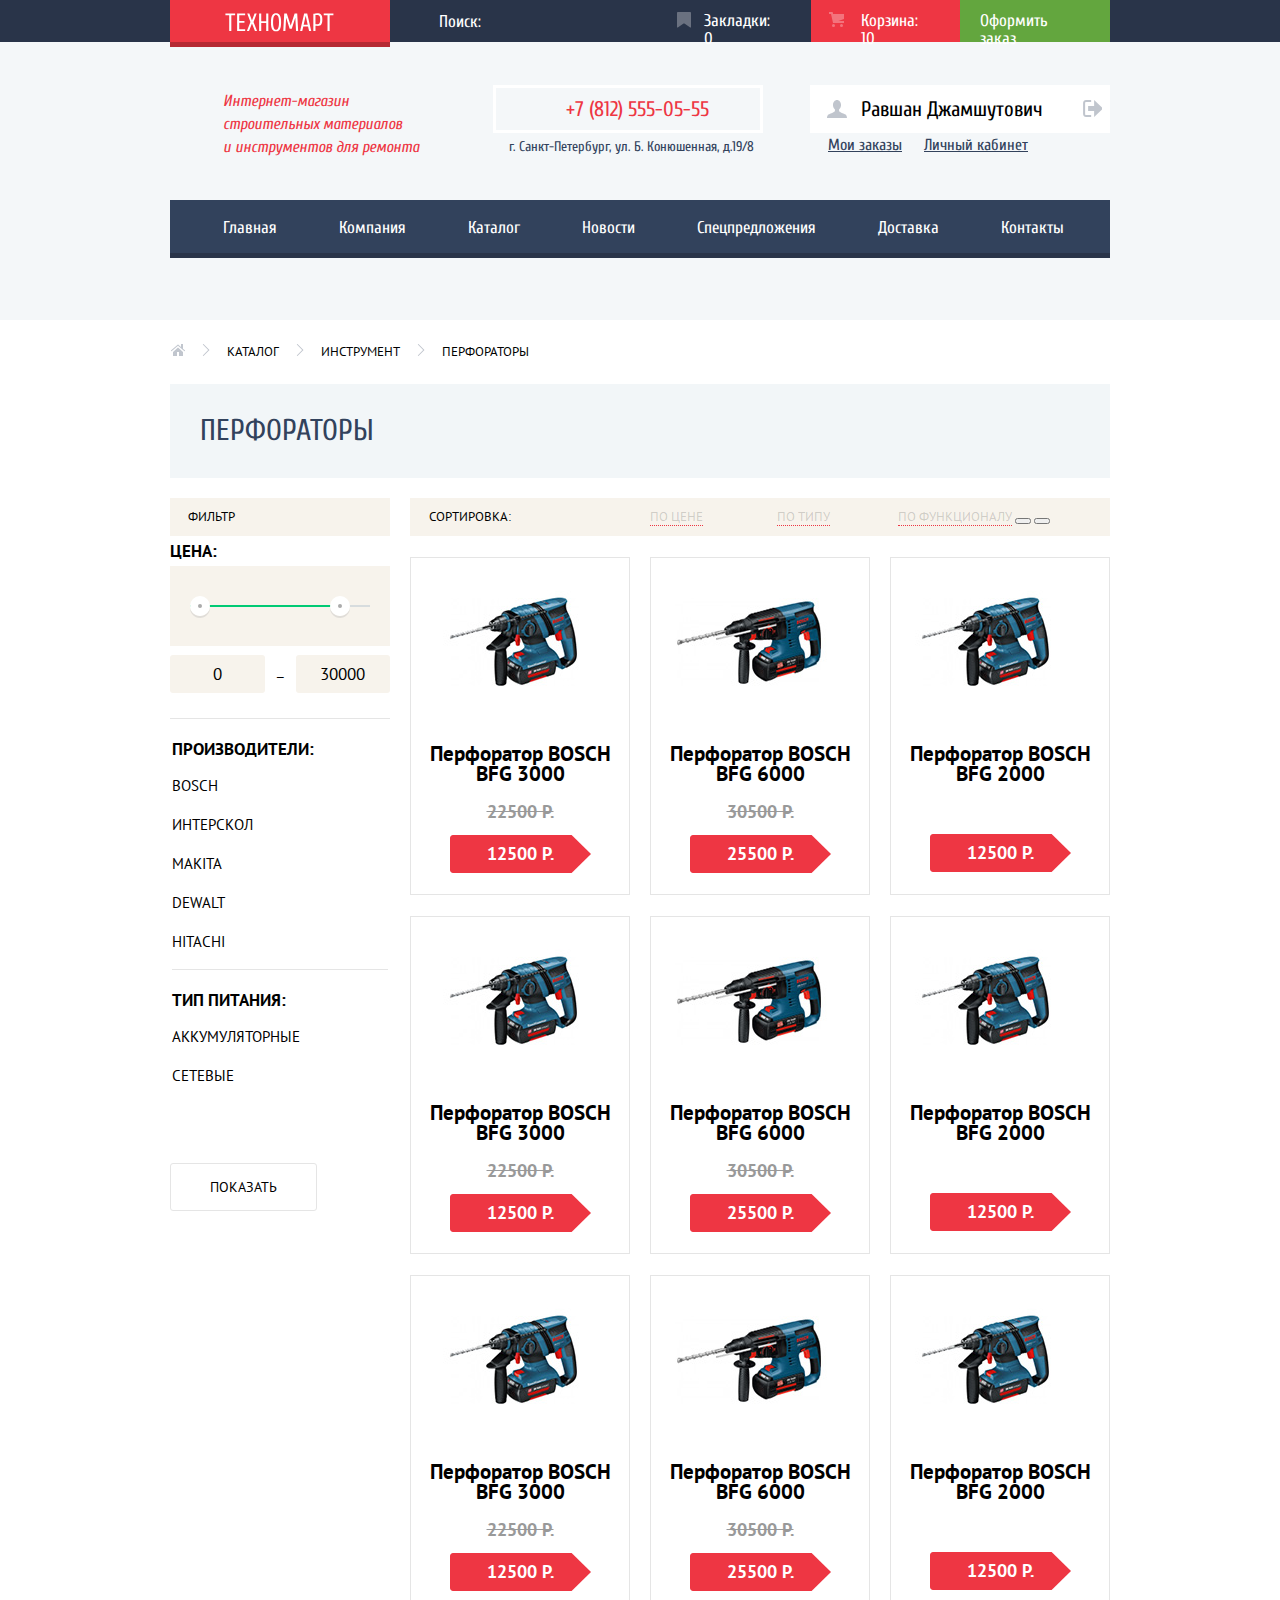
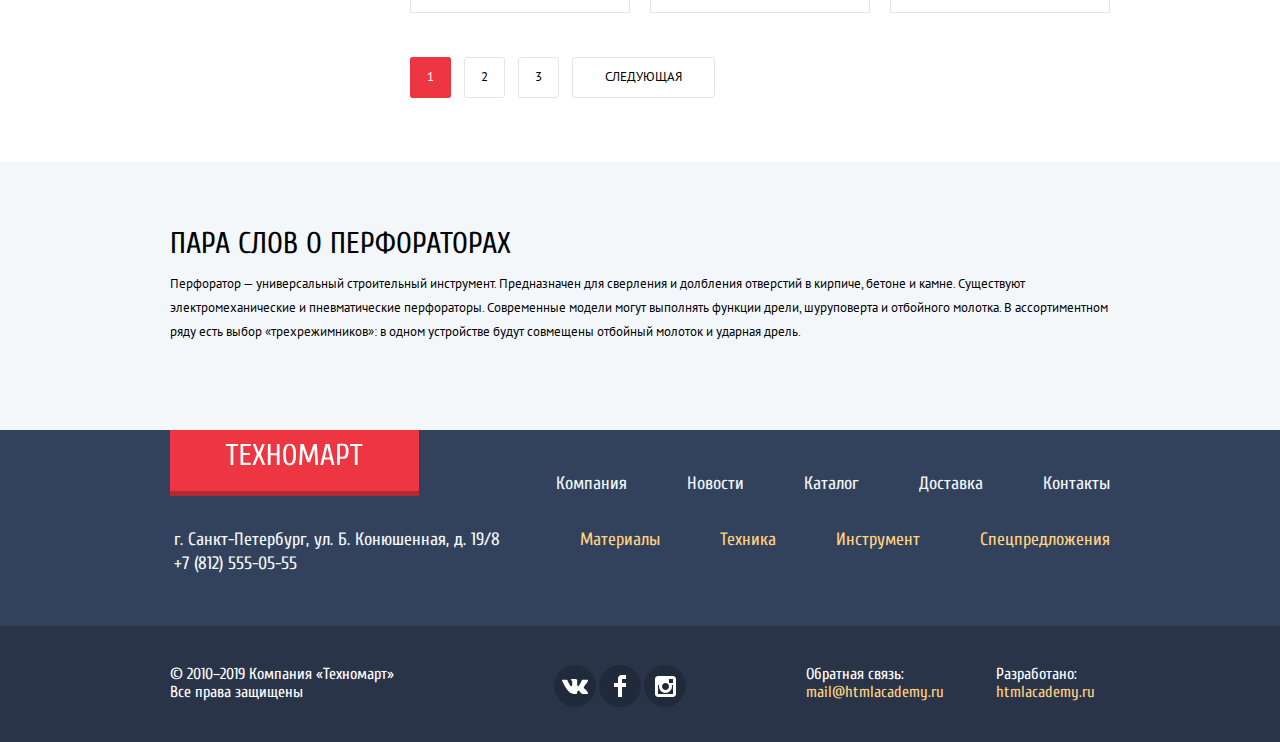
==== commit 07d95ef6: "Добавляем сетки" ====
--- a/catalog.html
+++ b/catalog.html
@@ -47,6 +47,9 @@
         </div>
         <div class="user">
           <a class="btn name" href="">Равшан Джамшутович</a>
+          <a class="user-options" href="">Мои заказы</a>
+          <span class="dot"></span>
+          <a class="user-options" href="">Личный кабинет</a>
         </div>
       </div>
       <div class="header-nav">
--- a/css/style.css
+++ b/css/style.css
@@ -958,6 +958,7 @@
 }
 
 .name {
+  display: block;
   position: relative;
   width: 300px;
   padding-top: 12px;
@@ -1025,6 +1026,20 @@
   color: rgba(0, 0, 0, 0.3);
 }
 
+.user-options {
+  display: inline-block;
+  font-size: 16px;
+  color: #32425c;
+  text-decoration: underline;
+}
+
+.user-options {
+  margin-left: 18px;
+}
+
+.dot {
+
+}
 
 /* блок с хлбными крошками */
 .breadcrumbs {
